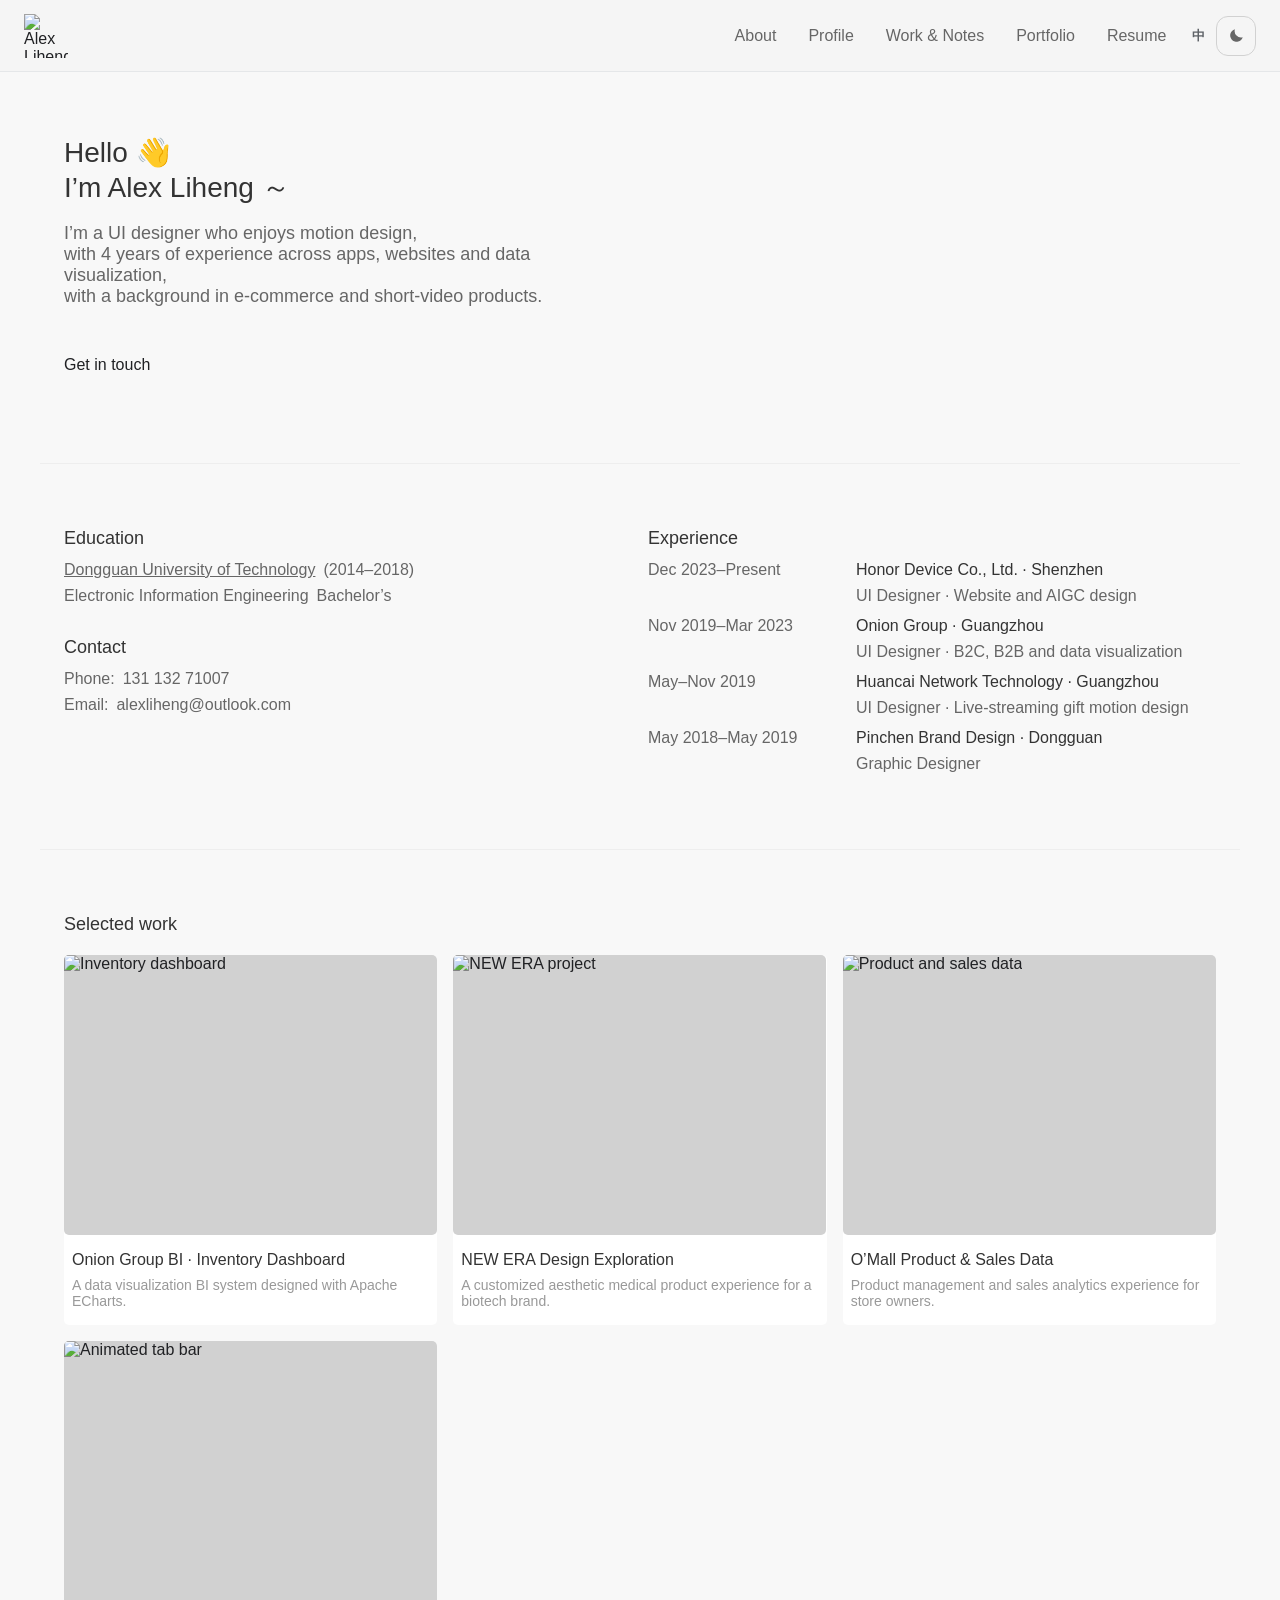
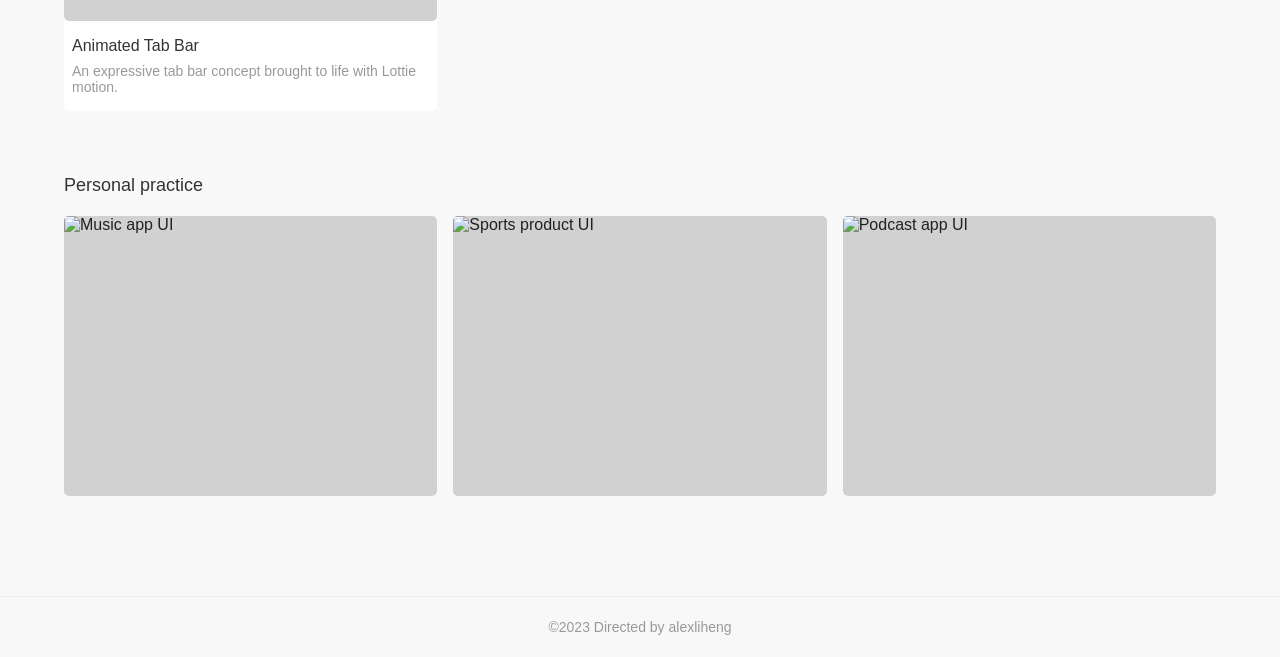
==== en/index.html @ 94238ebb "Add English homepage and language switcher" ====
<!DOCTYPE html>
<html lang="en">
<head>
  <meta charset="UTF-8">
  <meta name="viewport" content="width=device-width, initial-scale=1.0">
  <title>Alex Liheng — UI Designer</title>
  <meta name="description" content="Alex Liheng is a UI designer with 4 years of experience in app, web, data visualization and motion design.">
  <link rel="stylesheet" href="../css/index.css">
  <link rel="stylesheet" href="../css/base.css">
  <link rel="stylesheet" href="../lib/iconfont/iconfont.css">
</head>
<body>
  <header>
    <div class="nav">
      <div class="left"><a href="./"><img src="../uploads/个站组件/logo-圆角.png" alt="Alex Liheng"></a></div>
      <div class="right">
        <div class="nav-actions">
          <a class="language-toggle" href="../" lang="zh-CN" aria-label="切换中文">中</a>
          <button class="theme-toggle" id="themeToggle" type="button" aria-label="Toggle dark mode" aria-pressed="false"></button>
          <a href="#" class="menu-toggle" aria-label="Open menu"><i class="icon iconfont icon-menu"></i></a>
        </div>
        <div class="desktop-menu"><ul class="desktop-menu-list">
          <li><a href="#aboutme">About</a></li><li><a href="#info">Profile</a></li><li><a href="#creation">Work & Notes</a></li>
          <li><a href="https://www.yuque.com/alexliheng/sbn1pf/utgs8dvnbc63rcg4?singleDoc" target="_blank">Portfolio</a></li>
          <li><a href="../uploads/徐力恒-UI设计师-4年-13113271007.pdf" target="_blank">Resume</a></li>
        </ul></div>
        <div class="mobile-menu"><div class="overlay"></div><ul class="mobile-menu-list">
          <li><a href="../" lang="zh-CN">中文</a></li><li><a href="#aboutme">About</a></li><li><a href="#info">Profile</a></li><li><a href="#creation">Work & Notes</a></li><li><a href="https://www.yuque.com/alexliheng/sbn1pf/utgs8dvnbc63rcg4?singleDoc" target="_blank">Portfolio</a></li><li><a href="../uploads/徐力恒-UI设计师-4年-13113271007.pdf" target="_blank">Resume</a></li>
        </ul></div>
      </div>
    </div>
  </header>
  <main class="main">
    <section class="aboutme" id="aboutme"><div class="left"><div class="top">
      <h1>Hello 👋<br>I’m Alex Liheng ～</h1>
      <p>I’m a UI designer who enjoys motion design,<br>with 4 years of experience across apps, websites and data visualization,<br>with a background in e-commerce and short-video products.</p>
    </div><div class="bottom"><a class="contact-link" href="mailto:alexliheng@outlook.com">Get in touch</a><div class="icon_lists"><ul><li><a href="https://dribbble.com/alexliheng" target="_blank" aria-label="Dribbble"><i class="icon iconfont icon-logo_dribbble"></i></a></li><li><a href="https://www.yuque.com/alexliheng/sbn1pf/gv1okpka0i0n51qz?singleDoc" target="_blank" aria-label="Notes"><i class="icon iconfont icon-logo_yuque"></i></a></li><li><a href="https://unsplash.com/@lliheng" target="_blank" aria-label="Unsplash"><i class="icon iconfont icon-logo_unsplash"></i></a></li></ul></div></div></div>
    <div class="right"><div class="picbox" id="heroCharacter" role="img" aria-label="Illustrated portrait of Alex Liheng"><div class="lottie-stage lottie-stage-light"></div><div class="lottie-stage lottie-stage-dark"></div></div></div></section>
    <section class="info" id="info"><div class="left"><div class="edu"><div class="title">Education</div><div class="deatils school"><span><a href="https://www.dgut.edu.cn/xxgk/xxjj.htm" target="_blank">Dongguan University of Technology</a></span><span>(2014–2018)</span></div><div class="deatils major"><span>Electronic Information Engineering</span><span>Bachelor’s</span></div></div><div class="contact"><div class="title">Contact</div><div class="deatils phone"><span>Phone:</span><span>131 132 71007</span></div><div class="deatils email"><span>Email:</span><span>alexliheng@outlook.com</span></div></div></div><div class="right"><div class="work"><div class="title">Experience</div><div class="work_deatils"><div class="time"><span>Dec 2023–Present</span></div><div class="deatils"><p class="company">Honor Device Co., Ltd. · Shenzhen</p><span class="position">UI Designer · Website and AIGC design</span></div></div><div class="work_deatils"><div class="time"><span>Nov 2019–Mar 2023</span></div><div class="deatils"><p class="company">Onion Group · Guangzhou</p><span class="position">UI Designer · B2C, B2B and data visualization</span></div></div><div class="work_deatils"><div class="time"><span>May–Nov 2019</span></div><div class="deatils"><p class="company">Huancai Network Technology · Guangzhou</p><span class="position">UI Designer · Live-streaming gift motion design</span></div></div><div class="work_deatils"><div class="time"><span>May 2018–May 2019</span></div><div class="deatils"><p class="company">Pinchen Brand Design · Dongguan</p><span class="position">Graphic Designer</span></div></div></div></div></section>
    <section class="creation" id="creation"><div class="work_project"><div class="bigtitle"><div class="left"><h1>Selected work</h1></div></div><div class="display">
      <section><a href="../projects/inventory-dashboard/"><div class="top"><img src="../uploads/img/aboutwork/work6-noahsark.png" alt="Inventory dashboard"></div><div class="text"><h1>Onion Group BI · Inventory Dashboard</h1><p>A data visualization BI system designed with Apache ECharts.</p></div></a></section>
      <section><a href="https://www.yuque.com/alexliheng/sbn1pf/aparnk38cxdoe6ws?singleDoc" target="_blank"><div class="top"><img src="../uploads/img/aboutwork/work5-newera.png" alt="NEW ERA project"></div><div class="text"><h1>NEW ERA Design Exploration</h1><p>A customized aesthetic medical product experience for a biotech brand.</p></div></a></section>
      <section><a href="https://www.yuque.com/alexliheng/sbn1pf/gxeqybnq67h565ws?singleDoc" target="_blank"><div class="top"><img src="../uploads/img/aboutwork/work4-saledata.png" alt="Product and sales data"></div><div class="text"><h1>O’Mall Product & Sales Data</h1><p>Product management and sales analytics experience for store owners.</p></div></a></section>
      <section><a href="https://www.yuque.com/alexliheng/sbn1pf/ah9yura1bgrykkvq?singleDoc" target="_blank"><div class="top"><img src="../uploads/img/aboutwork/work3-tabbar.png" alt="Animated tab bar"></div><div class="text"><h1>Animated Tab Bar</h1><p>An expressive tab bar concept brought to life with Lottie motion.</p></div></a></section>
      <button id="more-button"><span>More</span></button>
    </div></div><div class="personal_practice design"><div class="bigtitle"><div class="left"><h1>Personal practice</h1></div></div><div class="display"><section><a href="https://dribbble.com/alexliheng" target="_blank"><div class="top"><img src="../uploads/img/practice/practice6-music.png" alt="Music app UI"></div></a></section><section><a href="https://dribbble.com/alexliheng" target="_blank"><div class="top"><img src="../uploads/img/practice/practice5-sports.png" alt="Sports product UI"></div></a></section><section><a href="https://dribbble.com/alexliheng" target="_blank"><div class="top"><img src="../uploads/img/practice/practice4-podcast.png" alt="Podcast app UI"></div></a></section><button id="more-button"><span>More</span></button></div></div></section>
  </main>
  <footer><div class="info"><span>©2023 Directed by alexliheng</span></div></footer>
  <script src="https://cdnjs.cloudflare.com/ajax/libs/lottie-web/5.12.2/lottie.min.js"></script><script src="../script/index.js"></script>
</body></html>
---- css/index.css ----
html,
body {
  margin: 0;
  padding: 0;
}
* {
  box-sizing: border-box;
  margin: 0;
  padding: 0;
}
li {
  list-style: none;
  /* 清除默认的列表标志 */
}
a {
  text-decoration: none;
  /* 清除下划线 */
  color: inherit;
  /* 继承父元素的颜色 */
}
@keyframes slideIn {
  from {
    opacity: 0;
    transform: translateX(50%) translateY(-50%) scale(0);
  }
  to {
    opacity: 1;
    transform: translateX(0) translateY(0) scale(1);
  }
}
body {
  background-color: #F8F8F8;
  font-family: "PingFang SC", "Helvetica Neue", Helvetica, Arial, sans-serif;
}
header {
  z-index: 10;
  position: relative;
}
header .nav {
  position: fixed;
  left: 0;
  top: 0;
  display: flex;
  justify-content: space-between;
  padding: 0 24px 0 24px;
  width: 100%;
  background-color: #F5F5F5;
  align-items: center;
}
@media only screen and (min-width: 1201px) {
  header .nav {
    height: 72px;
  }
}
@media only screen and (min-width: 961px) and (max-width: 1200px) {
  header .nav {
    height: 72px;
  }
}
@media only screen and (min-width: 841px) and (max-width: 960px) {
  header .nav {
    height: 72px;
  }
}
@media only screen and (min-width: 641px) and (max-width: 840px) {
  header .nav {
    height: 64px;
  }
}
@media only screen and (max-width: 640px) {
  header .nav {
    height: 48px;
  }
}

/* Final visual polish: semantic theme tokens and consistent editorial contrast. */
:root {
  --theme-page: #F8F8F8;
  --theme-surface: #FFFFFF;
  --theme-nav: rgba(245, 245, 245, 0.94);
  --theme-primary: #202124;
  --theme-secondary: #5F6368;
  --theme-muted: #8A8F94;
  --theme-border: #E5E7E9;
}
:root[data-theme="dark"] {
  --theme-page: #0B0D0F;
  --theme-surface: #15191D;
  --theme-nav: rgba(17, 20, 23, 0.94);
  --theme-primary: #F3F5F7;
  --theme-secondary: #B7BEC6;
  --theme-muted: #7D8791;
  --theme-border: #2A323A;
}
html { background: var(--theme-page); }
body { background: var(--theme-page); color: var(--theme-primary); }
header .nav {
  background: var(--theme-nav);
  border-bottom: 1px solid var(--theme-border);
  backdrop-filter: blur(14px);
  -webkit-backdrop-filter: blur(14px);
}
header .nav .right .desktop-menu ul li a,
header .nav .right .menu-toggle .iconfont { color: var(--theme-secondary); }
header .nav .right .desktop-menu ul li a:hover,
header .nav .right .desktop-menu ul li a:active { color: var(--theme-primary); }
.theme-toggle {
  width: 38px;
  height: 38px;
  border: 1px solid var(--theme-border);
  border-radius: 50%;
  background: transparent;
  color: var(--theme-secondary);
  transition: color .2s ease, background .2s ease, border-color .2s ease, transform .2s ease;
}
.theme-toggle:hover {
  color: var(--theme-primary);
  background: var(--theme-surface);
  border-color: var(--theme-primary);
}
.main .aboutme h1,
.main .bigtitle h1,
.main .text h1,
.main .company { color: var(--theme-primary); }
.main .aboutme p,
.main .title,
.main .deatils,
.main .position,
.main .text p,
.main .time,
footer .info { color: var(--theme-secondary); }
.main .creation .display section,
.main .info,
.modal-content,
.mobile-menu-list {
  background-color: var(--theme-surface);
  border-color: var(--theme-border);
}
footer { background-color: var(--theme-page); border-color: var(--theme-border); }
@media (prefers-reduced-motion: reduce) {
  *, *::before, *::after { transition-duration: .01ms !important; animation-duration: .01ms !important; }
}

/* Theme switcher: keep the existing light design intact and layer a dark palette on top. */
:root[data-theme="dark"] body {
  background-color: #0B0D0F;
  color: #F2F4F5;
}
:root[data-theme="dark"] header .nav,
:root[data-theme="dark"] .mobile-menu-list,
:root[data-theme="dark"] .modal-content,
:root[data-theme="dark"] footer {
  background-color: #111417;
  border-color: #293038;
}
:root[data-theme="dark"] header .nav .right .desktop-menu ul li a,
:root[data-theme="dark"] header .nav .right .menu-toggle .iconfont,
:root[data-theme="dark"] .title,
:root[data-theme="dark"] .deatils,
:root[data-theme="dark"] .position,
:root[data-theme="dark"] .text p,
:root[data-theme="dark"] footer .info {
  color: #B3BAC1;
}
:root[data-theme="dark"] header .nav .right .desktop-menu ul li a:hover,
:root[data-theme="dark"] header .nav .right .desktop-menu ul li a:active,
:root[data-theme="dark"] .text h1,
:root[data-theme="dark"] .company,
:root[data-theme="dark"] .bigtitle h1,
:root[data-theme="dark"] .aboutme h1 {
  color: #F2F4F5;
}
:root[data-theme="dark"] .main .creation .display section,
:root[data-theme="dark"] .main .info,
:root[data-theme="dark"] .modal-content {
  background-color: #15191D;
  border-color: #293038;
}
:root[data-theme="dark"] .theme-toggle {
  border-color: #39424B;
  color: #C7CDD2;
  background: transparent;
}
:root[data-theme="dark"] .theme-toggle:hover {
  background: #1D2328;
  color: #FFFFFF;
}

header .nav .right .nav-actions {
  display: flex;
  align-items: center;
  gap: 10px;
}

header .nav .right .nav-actions .language-toggle {
  color: var(--theme-secondary);
  font-size: 13px;
  font-weight: 600;
  letter-spacing: .04em;
  text-decoration: none;
  transition: color .2s ease;
}

header .nav .right .nav-actions .language-toggle:hover { color: var(--theme-primary); }
.theme-toggle {
  display: grid;
  place-items: center;
  width: 40px;
  height: 40px;
  padding: 0;
  border: 1px solid #D1D1D1;
  border-radius: 12px;
  background: transparent;
  color: #666666;
  cursor: pointer;
  transition: background-color 180ms ease, color 180ms ease, border-color 180ms ease, transform 180ms ease;
}
.theme-toggle:hover { transform: translateY(-1px); }
.theme-toggle:focus-visible,
.menu-toggle:focus-visible,
a:focus-visible,
button:focus-visible {
  outline: 3px solid rgba(90, 145, 255, 0.5);
  outline-offset: 3px;
}
.theme-toggle svg {
  width: 18px;
  height: 18px;
  display: block;
  fill: currentColor;
}
.main .aboutme .right .picbox#heroCharacter {
  position: relative;
  transition: filter 220ms ease;
}
.main .aboutme .right .picbox#heroCharacter svg {
  display: block;
  width: 100%;
  height: 100%;
}
.main .aboutme .right .picbox#heroCharacter .lottie-stage {
  position: absolute;
  inset: 0;
  opacity: 0;
  transition: opacity 120ms ease;
}
.main .aboutme .right .picbox#heroCharacter .lottie-stage svg {
  width: 100%;
  height: 100%;
}
.main .aboutme .right .picbox#heroCharacter .lottie-stage-light { opacity: 1; }
.main .aboutme .right .picbox#heroCharacter.is-dark .lottie-stage-light { opacity: 0; }
.main .aboutme .right .picbox#heroCharacter:not(.is-dark) .lottie-stage-dark { opacity: 0; }
.main .aboutme .right .picbox#heroCharacter.is-dark .lottie-stage-dark { opacity: 1; }
.main .aboutme .right .picbox#heroCharacter svg text,
.main .aboutme .right .picbox#heroCharacter svg text * {
  fill: #000000 !important;
  color: #000000 !important;
}
.main .aboutme .right .picbox#heroCharacter.lottie-dark { filter: none; }
.main .aboutme .right .picbox#heroCharacter.lottie-dark > svg { filter: invert(1) hue-rotate(180deg); }

/* The original stylesheet uses fixed text colors in many responsive blocks.
   Override those values together so every text layer follows dark mode. */
:root[data-theme="dark"] body,
:root[data-theme="dark"] body * {
  color: #F2F4F5;
}
:root[data-theme="dark"] body p,
:root[data-theme="dark"] body span,
:root[data-theme="dark"] body li,
:root[data-theme="dark"] body .deatils,
:root[data-theme="dark"] body .position,
:root[data-theme="dark"] body .text p,
:root[data-theme="dark"] body .info,
:root[data-theme="dark"] body .time {
  color: #B3BAC1;
}
:root[data-theme="dark"] body h1,
:root[data-theme="dark"] body h2,
:root[data-theme="dark"] body h3,
:root[data-theme="dark"] body .title,
:root[data-theme="dark"] body .company,
:root[data-theme="dark"] body .text h1,
:root[data-theme="dark"] body .bigtitle h1 {
  color: #F2F4F5;
}
:root[data-theme="dark"] body a:hover,
:root[data-theme="dark"] body button:hover {
  color: #FFFFFF;
}
:root[data-theme="dark"] body .main .creation .display section,
:root[data-theme="dark"] body .main .info,
:root[data-theme="dark"] body .modal-content,
:root[data-theme="dark"] body .mobile-menu-list {
  background-color: #15191D;
  border-color: #293038;
}
:root[data-theme="dark"] body footer,
:root[data-theme="dark"] body header .nav {
  background-color: #111417;
  border-color: #293038;
}
:root[data-theme="dark"] .theme-toggle {
  color: #C7CDD2 !important;
}
header .nav .left a img {
  width: 44px;
  height: 44px;
  display: flex;
  align-items: center;
}
@media only screen and (min-width: 641px) and (max-width: 840px) {
  header .nav .left a img {
    width: 32px;
    height: 32px;
  }
}
@media only screen and (max-width: 640px) {
  header .nav .left a img {
    width: 32px;
    height: 32px;
  }
}
header .nav .right .menu-toggle {
  display: none;
}
header .nav .right .menu-toggle .iconfont {
  font-size: 24px;
  color: #333333;
}
header .nav .right .desktop-menu {
  display: flex;
  list-style: none;
  margin: 0;
  padding: 0;
}
header .nav .right .desktop-menu ul {
  display: flex;
}
header .nav .right .desktop-menu ul li {
  padding-left: 16px;
}
header .nav .right .desktop-menu ul li a {
  padding: 12px 8px ;
  font-size: 16px;
  font-weight: 400;
  color: #666666;
}
header .nav .right .desktop-menu ul li a:active {
  font-weight: 500;
  color: #333333;
}
header .nav .right .desktop-menu ul li a:hover {
  color: #333333;
}
header .nav .right .mobile-menu {
  display: none;
  position: relative;
}
header .nav .right .mobile-menu .overlay {
  display: none;
  position: fixed;
  top: 0;
  left: 0;
  width: 100%;
  height: 100%;
  background-color: #000000;
  opacity: 0;
}
header .nav .right .mobile-menu .mobile-menu-list {
  display: none;
  position: absolute;
  top: 12px;
  right: 0;
  background-color: #ffffff;
  padding: 48px 48px;
  white-space: nowrap;
  border-radius: 5px;
  box-shadow: 0px 1px 5px 0px rgba(0, 0, 0, 0.1);
  animation: slideIn 0.3s forwards;
}
header .nav .right .mobile-menu .mobile-menu-list li {
  text-align: center;
  margin-bottom: 24px;
  padding-left: 0px;
}
header .nav .right .mobile-menu .mobile-menu-list li:last-child {
  margin-bottom: 0;
}
header .nav .right .mobile-menu .mobile-menu-list li a {
  font-size: 16px;
  font-weight: 500;
  color: #666666;
}
header .nav .right .mobile-menu .mobile-menu-list li a:active {
  font-weight: 500;
  color: #333333;
}
header .nav .right .mobile-menu .mobile-menu-list li a:hover {
  color: #333333;
}
header .nav .right .mobile-menu.open .menu-toggle {
  display: none;
}
header .nav .right .mobile-menu.open .mobile-menu-list {
  display: block;
}
@media only screen and (max-width: 640px) {
  header .nav .right .menu-toggle {
    display: block;
  }
  header .nav .right .desktop-menu {
    display: none;
  }
  header .nav .right .mobile-menu {
    display: block;
  }
  header .nav .right .overlay {
    display: none;
  }
}
.main {
  margin: 0 auto;
}
@media only screen and (min-width: 1201px) {
  .main {
    width: 1200px;
    margin-top: 72px;
    margin-bottom: 60px;
  }
}
@media only screen and (min-width: 961px) and (max-width: 1200px) {
  .main {
    width: 100%;
    margin-top: 72px;
    margin-bottom: 60px;
  }
}
@media only screen and (min-width: 841px) and (max-width: 960px) {
  .main {
    width: 100%;
    margin-top: 72px;
    margin-bottom: 60px;
  }
}
@media only screen and (min-width: 641px) and (max-width: 840px) {
  .main {
    width: 100%;
    margin-top: 64px;
    margin-bottom: 60px;
  }
}
@media only screen and (max-width: 640px) {
  .main {
    width: 100%;
    margin-top: 48px;
    margin-bottom: 44px;
  }
}
@media only screen and (min-width: 1201px) {
  .main .aboutme {
    width: 100%;
    height: 392px;
    border-bottom: 1px solid #EEEEEE;
    display: flex;
    justify-content: space-between;
    align-items: center;
    padding: 64px 24px;
  }
  .main .aboutme .left {
    width: calc((100% - 16px) / 2);
    height: 264px;
    display: flex;
    flex-direction: column;
    justify-content: space-between;
  }
  .main .aboutme .left .top h1 {
    font-size: 28px;
    font-weight: 500;
    color: #333333;
  }
  .main .aboutme .left .top p {
    font-size: 18px;
    font-weight: 400;
    color: #666666;
    margin-top: 16px ;
  }
  .main .aboutme .left .bottom {
    display: flex;
  }
  .main .aboutme .left .bottom button {
    display: inline-flex;
    justify-content: center;
    align-items: center;
    background-color: #FFFFFF;
    border: 1px solid #eeeeee;
    border-radius: 4px;
    padding: 0 16px 0 12px;
    width: 50%;
    transition: all 0.3s ease;
  }
  .main .aboutme .left .bottom button .iconfont {
    font-size: 20px;
    color: #05D268;
    margin-right: 8px;
  }
  .main .aboutme .left .bottom button span {
    font-size: 14px;
    font-weight: 500;
    color: #333333;
    transition: all 0.3s ease;
  }
  .main .aboutme .left .bottom button:hover {
    box-shadow: 0px 1px 5px 0px rgba(0, 0, 0, 0.1);
  }
  .main .aboutme .left .bottom button:hover span {
    color: #05D268;
  }
  .main .aboutme .left .bottom .modal {
    display: none;
    position: fixed;
    top: 50%;
    left: 50%;
    transform: translate(-50%, -50%);
    width: 280px;
    height: 346px;
    background-color: #FFFFFF;
    border-radius: 5px;
    z-index: 100;
  }
  .main .aboutme .left .bottom .modal .modal-content {
    padding: 20px;
  }
  .main .aboutme .left .bottom .modal .modal-content img {
    width: 240px;
    height: 240px;
  }
  .main .aboutme .left .bottom .modal .modal-content h2 {
    font-size: 16px;
    font-weight: 500;
    color: #333333;
    margin-top: 16px;
    text-align: center;
  }
  .main .aboutme .left .bottom .modal .modal-content p {
    font-size: 14px;
    font-weight: 400;
    color: #999999;
    margin-top: 8px;
    text-align: center;
  }
  .main .aboutme .left .bottom .modal.show {
    opacity: 1;
    /* 最终不透明度为1 */
  }
  .main .aboutme .left .bottom .overlay1 {
    display: none;
    position: fixed;
    top: 0;
    left: 0;
    width: 100%;
    height: 100%;
    background-color: rgba(0, 0, 0, 0.55);
    z-index: 99;
  }
  .main .aboutme .left .bottom .icon_lists {
    display: flex;
    justify-content: space-between;
    align-items: center;
  }
  .main .aboutme .left .bottom .icon_lists ul {
    display: flex;
  }
  .main .aboutme .left .bottom .icon_lists ul li a {
    display: flex;
    justify-content: center;
    align-items: center;
    width: 44px;
    height: 44px;
    margin-left: 16px;
  }
  .main .aboutme .left .bottom .icon_lists ul li a .iconfont {
    font-size: 24px;
    color: #666666;
    transition: all 0.3s ease;
  }
  .main .aboutme .left .bottom .icon_lists ul li a .iconfont.icon-logo_dribbble:hover {
    color: #ea4c88;
    font-size: 32px;
  }
  .main .aboutme .left .bottom .icon_lists ul li a .iconfont.icon-logo_yuque:hover {
    color: #00b96b;
    font-size: 32px;
  }
  .main .aboutme .left .bottom .icon_lists ul li a .iconfont.icon-logo_unsplash:hover {
    color: #000000;
    font-size: 32px;
  }
  .main .aboutme .left .bottom .icon_lists ul li a .iconfont.icon-logo_github:hover {
    color: #1f2328;
    font-size: 32px;
  }
  .main .aboutme .right {
    width: calc((100% - 16px) / 2);
    display: flex;
    justify-content: end;
    -webkit-justify-content: flex-end;
    align-items: center;
  }
  .main .aboutme .right .picbox {
    width: 198px;
    height: 264px;
    overflow: hidden;
  }
  .main .aboutme .right .picbox img {
    width: 100%;
    -webkit-transition: all 0.6s ease;
    transition: all 0.6s ease;
  }
}
@media only screen and (min-width: 961px) and (max-width: 1200px) {
  .main .aboutme {
    width: 100%;
    height: 392px;
    border-bottom: 1px solid #EEEEEE;
    display: flex;
    justify-content: space-between;
    align-items: center;
    padding: 64px 24px;
  }
  .main .aboutme .left {
    width: calc((100% - 16px) / 2);
    height: 264px;
    display: flex;
    flex-direction: column;
    justify-content: space-between;
  }
  .main .aboutme .left .top h1 {
    font-size: 28px;
    font-weight: 500;
    color: #333333;
  }
  .main .aboutme .left .top p {
    font-size: 16px;
    font-weight: 400;
    color: #666666;
    margin-top: 16px ;
  }
  .main .aboutme .left .bottom {
    display: flex;
  }
  .main .aboutme .left .bottom button {
    display: inline-flex;
    justify-content: center;
    align-items: center;
    background-color: #FFFFFF;
    border: 1px solid #eeeeee;
    border-radius: 4px;
    padding: 0 16px 0 12px;
    width: 50%;
    transition: all 0.3s ease;
  }
  .main .aboutme .left .bottom button .iconfont {
    font-size: 20px;
    color: #05D268;
    margin-right: 8px;
  }
  .main .aboutme .left .bottom button span {
    font-size: 14px;
    font-weight: 500;
    color: #333333;
    transition: all 0.3s ease;
  }
  .main .aboutme .left .bottom button:hover {
    box-shadow: 0px 1px 5px 0px rgba(0, 0, 0, 0.1);
  }
  .main .aboutme .left .bottom button:hover span {
    color: #05D268;
  }
  .main .aboutme .left .bottom .modal {
    display: none;
    position: fixed;
    top: 50%;
    left: 50%;
    transform: translate(-50%, -50%);
    width: 280px;
    height: 346px;
    background-color: #FFFFFF;
    border-radius: 5px;
    z-index: 100;
  }
  .main .aboutme .left .bottom .modal .modal-content {
    padding: 20px;
  }
  .main .aboutme .left .bottom .modal .modal-content img {
    width: 240px;
    height: 240px;
  }
  .main .aboutme .left .bottom .modal .modal-content h2 {
    font-size: 16px;
    font-weight: 500;
    color: #333333;
    margin-top: 16px;
    text-align: center;
  }
  .main .aboutme .left .bottom .modal .modal-content p {
    font-size: 14px;
    font-weight: 400;
    color: #999999;
    margin-top: 8px;
    text-align: center;
  }
  .main .aboutme .left .bottom .overlay1 {
    display: none;
    position: fixed;
    top: 0;
    left: 0;
    width: 100%;
    height: 100%;
    background-color: rgba(0, 0, 0, 0.55);
    z-index: 99;
  }
  .main .aboutme .left .bottom .icon_lists {
    display: flex;
    justify-content: space-between;
    align-items: center;
  }
  .main .aboutme .left .bottom .icon_lists ul {
    display: flex;
  }
  .main .aboutme .left .bottom .icon_lists ul li a {
    display: flex;
    justify-content: center;
    align-items: center;
    width: 44px;
    height: 44px;
    margin-left: 16px;
  }
  .main .aboutme .left .bottom .icon_lists ul li a .iconfont {
    font-size: 24px;
    color: #666666;
    transition: all 0.3s ease;
  }
  .main .aboutme .left .bottom .icon_lists ul li a .iconfont.icon-logo_dribbble:hover {
    color: #ea4c88;
    font-size: 32px;
  }
  .main .aboutme .left .bottom .icon_lists ul li a .iconfont.icon-logo_yuque:hover {
    color: #00b96b;
    font-size: 32px;
  }
  .main .aboutme .left .bottom .icon_lists ul li a .iconfont.icon-logo_unsplash:hover {
    color: #000000;
    font-size: 32px;
  }
  .main .aboutme .left .bottom .icon_lists ul li a .iconfont.icon-logo_github:hover {
    color: #1f2328;
    font-size: 32px;
  }
  .main .aboutme .right {
    width: calc((100% - 16px) / 2);
    display: flex;
    justify-content: end;
    -webkit-justify-content: flex-end;
    align-items: center;
  }
  .main .aboutme .right .picbox {
    width: 198px;
    height: 264px;
    overflow: hidden;
  }
  .main .aboutme .right .picbox img {
    width: 100%;
    -webkit-transition: all 0.6s ease;
    transition: all 0.6s ease;
  }
}
@media only screen and (min-width: 841px) and (max-width: 960px) {
  .main .aboutme {
    width: 100%;
    height: 392px;
    border-bottom: 1px solid #EEEEEE;
    display: flex;
    justify-content: space-between;
    align-items: center;
    padding: 64px 24px;
  }
  .main .aboutme .left {
    width: calc((100% - 16px) / 2);
    height: 264px;
    display: flex;
    flex-direction: column;
    justify-content: space-between;
  }
  .main .aboutme .left .top h1 {
    font-size: 28px;
    font-weight: 500;
    color: #333333;
  }
  .main .aboutme .left .top p {
    font-size: 16px;
    font-weight: 400;
    color: #666666;
    margin-top: 16px ;
  }
  .main .aboutme .left .top p br:nth-child(2) {
    display: none;
  }
  .main .aboutme .left .bottom {
    display: flex;
  }
  .main .aboutme .left .bottom button {
    display: inline-flex;
    justify-content: center;
    align-items: center;
    background-color: #FFFFFF;
    border: 1px solid #eeeeee;
    border-radius: 4px;
    white-space: nowrap;
    padding: 0 16px 0 12px;
    width: 50%;
    transition: all 0.3s ease;
  }
  .main .aboutme .left .bottom button .iconfont {
    font-size: 20px;
    color: #05D268;
    margin-right: 8px;
  }
  .main .aboutme .left .bottom button span {
    font-size: 14px;
    font-weight: 500;
    color: #333333;
    transition: all 0.3s ease;
  }
  .main .aboutme .left .bottom button:hover {
    box-shadow: 0px 1px 5px 0px rgba(0, 0, 0, 0.1);
  }
  .main .aboutme .left .bottom button:hover span {
    color: #05D268;
  }
  .main .aboutme .left .bottom .modal {
    display: none;
    position: fixed;
    top: 50%;
    left: 50%;
    transform: translate(-50%, -50%);
    width: 280px;
    height: 346px;
    background-color: #FFFFFF;
    border-radius: 5px;
    z-index: 100;
  }
  .main .aboutme .left .bottom .modal .modal-content {
    padding: 20px;
  }
  .main .aboutme .left .bottom .modal .modal-content img {
    width: 240px;
    height: 240px;
  }
  .main .aboutme .left .bottom .modal .modal-content h2 {
    font-size: 16px;
    font-weight: 500;
    color: #333333;
    margin-top: 16px;
    text-align: center;
  }
  .main .aboutme .left .bottom .modal .modal-content p {
    font-size: 14px;
    font-weight: 400;
    color: #999999;
    margin-top: 8px;
    text-align: center;
  }
  .main .aboutme .left .bottom .overlay1 {
    display: none;
    position: fixed;
    top: 0;
    left: 0;
    width: 100%;
    height: 100%;
    background-color: rgba(0, 0, 0, 0.55);
    z-index: 99;
  }
  .main .aboutme .left .bottom .icon_lists {
    display: flex;
    justify-content: space-between;
    align-items: center;
  }
  .main .aboutme .left .bottom .icon_lists ul {
    display: flex;
  }
  .main .aboutme .left .bottom .icon_lists ul li a {
    display: flex;
    justify-content: center;
    align-items: center;
    width: 44px;
    height: 44px;
    margin-left: 16px;
  }
  .main .aboutme .left .bottom .icon_lists ul li a .iconfont {
    font-size: 24px;
    color: #666666;
    transition: all 0.3s ease;
  }
  .main .aboutme .left .bottom .icon_lists ul li a .iconfont.icon-logo_dribbble:hover {
    color: #ea4c88;
    font-size: 32px;
  }
  .main .aboutme .left .bottom .icon_lists ul li a .iconfont.icon-logo_yuque:hover {
    color: #00b96b;
    font-size: 32px;
  }
  .main .aboutme .left .bottom .icon_lists ul li a .iconfont.icon-logo_unsplash:hover {
    color: #000000;
    font-size: 32px;
  }
  .main .aboutme .left .bottom .icon_lists ul li a .iconfont.icon-logo_github:hover {
    color: #1f2328;
    font-size: 32px;
  }
  .main .aboutme .right {
    width: calc((100% - 16px) / 2);
    display: flex;
    justify-content: end;
    -webkit-justify-content: flex-end;
    align-items: center;
  }
  .main .aboutme .right .picbox {
    width: 198px;
    height: 264px;
    overflow: hidden;
  }
  .main .aboutme .right .picbox img {
    width: 100%;
    -webkit-transition: all 0.6s ease;
    transition: all 0.6s ease;
  }
}
@media only screen and (min-width: 641px) and (max-width: 840px) {
  .main .aboutme {
    width: 100%;
    height: 392px;
    border-bottom: 1px solid #EEEEEE;
    display: flex;
    justify-content: space-between;
    align-items: center;
    padding: 64px 24px;
  }
  .main .aboutme .left {
    width: calc((100% - 16px) / 2);
    height: 264px;
    display: flex;
    flex-direction: column;
    justify-content: space-between;
  }
  .main .aboutme .left .top h1 {
    font-size: 28px;
    font-weight: 500;
    color: #333333;
  }
  .main .aboutme .left .top p {
    font-size: 14px;
    font-weight: 400;
    color: #666666;
    margin-top: 16px ;
  }
  .main .aboutme .left .top p br:nth-child(2) {
    display: none;
  }
  .main .aboutme .left .bottom {
    display: flex;
  }
  .main .aboutme .left .bottom button {
    display: inline-flex;
    justify-content: center;
    align-items: center;
    white-space: nowrap;
    background-color: #FFFFFF;
    border: 1px solid #eeeeee;
    border-radius: 4px;
    padding: 0 16px 0 12px;
    width: 50%;
    transition: all 0.3s ease;
  }
  .main .aboutme .left .bottom button .iconfont {
    font-size: 20px;
    color: #05D268;
    margin-right: 8px;
  }
  .main .aboutme .left .bottom button span {
    font-size: 14px;
    font-weight: 500;
    color: #333333;
    transition: all 0.3s ease;
  }
  .main .aboutme .left .bottom button:hover {
    box-shadow: 0px 1px 5px 0px rgba(0, 0, 0, 0.1);
  }
  .main .aboutme .left .bottom button:hover span {
    color: #05D268;
  }
  .main .aboutme .left .bottom .modal {
    display: none;
    position: fixed;
    top: 50%;
    left: 50%;
    transform: translate(-50%, -50%);
    width: 280px;
    height: 346px;
    background-color: #FFFFFF;
    border-radius: 5px;
    z-index: 100;
  }
  .main .aboutme .left .bottom .modal .modal-content {
    padding: 20px;
  }
  .main .aboutme .left .bottom .modal .modal-content img {
    width: 240px;
    height: 240px;
  }
  .main .aboutme .left .bottom .modal .modal-content h2 {
    font-size: 16px;
    font-weight: 500;
    color: #333333;
    margin-top: 16px;
    text-align: center;
  }
  .main .aboutme .left .bottom .modal .modal-content p {
    font-size: 14px;
    font-weight: 400;
    color: #999999;
    margin-top: 8px;
    text-align: center;
  }
  .main .aboutme .left .bottom .overlay1 {
    display: none;
    position: fixed;
    top: 0;
    left: 0;
    width: 100%;
    height: 100%;
    background-color: rgba(0, 0, 0, 0.55);
    z-index: 99;
  }
  .main .aboutme .left .bottom .icon_lists {
    display: flex;
    justify-content: space-around;
    align-items: center;
    margin-left: 8px;
  }
  .main .aboutme .left .bottom .icon_lists ul {
    display: flex;
  }
  .main .aboutme .left .bottom .icon_lists ul li a {
    display: flex;
    justify-content: space-around;
    align-items: center;
    width: 44px;
    height: 44px;
  }
  .main .aboutme .left .bottom .icon_lists ul li a .iconfont {
    font-size: 24px;
    color: #666666;
    transition: all 0.3s ease;
  }
  .main .aboutme .left .bottom .icon_lists ul li a .iconfont.icon-logo_dribbble:hover {
    color: #ea4c88;
    font-size: 32px;
  }
  .main .aboutme .left .bottom .icon_lists ul li a .iconfont.icon-logo_yuque:hover {
    color: #00b96b;
    font-size: 32px;
  }
  .main .aboutme .left .bottom .icon_lists ul li a .iconfont.icon-logo_unsplash:hover {
    color: #000000;
    font-size: 32px;
  }
  .main .aboutme .left .bottom .icon_lists ul li a .iconfont.icon-logo_github:hover {
    color: #1f2328;
    font-size: 32px;
  }
  .main .aboutme .right {
    width: calc((100% - 16px) / 2);
    display: flex;
    justify-content: end;
    -webkit-justify-content: flex-end;
    align-items: center;
  }
  .main .aboutme .right .picbox {
    width: 198px;
    height: 264px;
    overflow: hidden;
  }
  .main .aboutme .right .picbox img {
    width: 100%;
    -webkit-transition: all 0.6s ease;
    transition: all 0.6s ease;
  }
}
@media only screen and (max-width: 640px) {
  .main .aboutme {
    width: 100%;
    height: 392px;
    border-bottom: 1px solid #EEEEEE;
    display: flex;
    justify-content: space-between;
    align-items: center;
    padding: 40px 24px;
  }
  .main .aboutme .left {
    width: 100%;
    height: 264px;
    display: flex;
    flex-direction: column;
    justify-content: space-between;
  }
  .main .aboutme .left .top h1 {
    font-size: 28px;
    font-weight: 500;
    color: #333333;
    display: block;
    text-align: center;
    white-space: nowrap;
  }
  .main .aboutme .left .top p {
    font-size: 14px;
    font-weight: 400;
    color: #666666;
    margin-top: 16px ;
    display: block;
    text-align: center;
    white-space: nowrap;
  }
  .main .aboutme .left .bottom {
    display: flex;
    flex-direction: column;
    margin-top: 24px;
  }
  .main .aboutme .left .bottom button {
    display: inline-flex;
    justify-content: center;
    align-items: center;
    background-color: #FFFFFF;
    border: 1px solid #eeeeee;
    border-radius: 4px;
    margin-bottom: 16px;
    padding: 0 16px 0 12px;
    width: 100%;
    height: 44px;
    transition: all 0.3s ease;
  }
  .main .aboutme .left .bottom button .iconfont {
    font-size: 20px;
    color: #05D268;
    margin-right: 8px;
  }
  .main .aboutme .left .bottom button span {
    font-size: 14px;
    font-weight: 500;
    color: #333333;
    transition: all 0.3s ease;
  }
  .main .aboutme .left .bottom button:hover {
    box-shadow: 0px 1px 5px 0px rgba(0, 0, 0, 0.1);
  }
  .main .aboutme .left .bottom button:hover span {
    color: #05D268;
  }
  .main .aboutme .left .bottom .modal {
    display: none;
    position: fixed;
    top: 50%;
    left: 50%;
    transform: translate(-50%, -50%);
    width: 280px;
    height: 346px;
    background-color: #FFFFFF;
    border-radius: 5px;
    z-index: 100;
  }
  .main .aboutme .left .bottom .modal .modal-content {
    padding: 20px;
  }
  .main .aboutme .left .bottom .modal .modal-content img {
    width: 240px;
    height: 240px;
  }
  .main .aboutme .left .bottom .modal .modal-content h2 {
    font-size: 16px;
    font-weight: 500;
    color: #333333;
    margin-top: 16px;
    text-align: center;
  }
  .main .aboutme .left .bottom .modal .modal-content p {
    font-size: 14px;
    font-weight: 400;
    color: #999999;
    margin-top: 8px;
    text-align: center;
  }
  .main .aboutme .left .bottom .overlay1 {
    display: none;
    position: fixed;
    top: 0;
    left: 0;
    width: 100%;
    height: 100%;
    background-color: rgba(0, 0, 0, 0.55);
    z-index: 99;
  }
  .main .aboutme .left .bottom .icon_lists {
    padding: 0 24px 0 24px;
  }
  .main .aboutme .left .bottom .icon_lists ul {
    display: flex;
    justify-content: space-between;
    align-items: center;
  }
  .main .aboutme .left .bottom .icon_lists ul li a {
    display: flex;
    justify-content: center;
    align-items: center;
    width: 44px;
    height: 44px;
  }
  .main .aboutme .left .bottom .icon_lists ul li a .iconfont {
    font-size: 24px;
    color: #666666;
    transition: all 0.3s ease;
  }
  .main .aboutme .left .bottom .icon_lists ul li a .iconfont.icon-logo_dribbble:hover {
    color: #ea4c88;
    font-size: 32px;
  }
  .main .aboutme .left .bottom .icon_lists ul li a .iconfont.icon-logo_yuque:hover {
    color: #00b96b;
    font-size: 32px;
  }
  .main .aboutme .left .bottom .icon_lists ul li a .iconfont.icon-logo_unsplash:hover {
    color: #000000;
    font-size: 32px;
  }
  .main .aboutme .left .bottom .icon_lists ul li a .iconfont.icon-logo_github:hover {
    color: #1f2328;
    font-size: 32px;
  }
  .main .aboutme .right {
    width: 0;
    display: flex;
    justify-content: flex-end;
    align-items: center;
    visibility: hidden;
  }
  .main .aboutme .right .picbox {
    width: 198px;
    height: 264px;
    overflow: hidden;
    border-radius: 5px;
  }
  .main .aboutme .right .picbox img {
    width: 100%;
    -webkit-transition: all 0.6s ease;
    transition: all 0.6s ease;
  }
  .main .aboutme .right .picbox:hover img {
    -webkit-transform: scale(1.1);
    transform: scale(1.1);
  }
}
.main .info {
  border-bottom: 1px solid #EEEEEE;
}
@media only screen and (min-width: 1201px) {
  .main .info {
    width: 100%;
    display: flex;
    justify-content: space-between;
    padding: 64px 24px;
  }
  .main .info .left {
    width: calc((100% - 16px) / 2);
    display: flex;
    flex-direction: column;
  }
  .main .info .left .edu {
    margin-bottom: 32px;
  }
  .main .info .left .title {
    font-size: 18px;
    font-weight: 500;
    color: #333333;
    margin-bottom: 12px;
  }
  .main .info .left .deatils {
    margin-top: 8px ;
  }
  .main .info .left span {
    font-size: 16px;
    font-weight: 400;
    color: #666666;
    margin: 0px 8px 0 0;
  }
  .main .info .left a {
    font-size: 16px;
    font-weight: 400;
    color: #666666;
    text-decoration: underline;
  }
  .main .info .right {
    width: calc((100% - 16px) / 2);
    display: flex;
    flex-direction: column;
  }
  .main .info .right .work .title {
    font-size: 18px;
    font-weight: 500;
    color: #333333;
    margin-bottom: 12px;
  }
  .main .info .right .work .work_deatils {
    display: flex;
    justify-content: space-between;
    margin: 8px 0 12px 0 ;
  }
  .main .info .right .work .work_deatils p {
    font-size: 16px;
    font-weight: 500;
    color: #333333;
  }
  .main .info .right .work .work_deatils span {
    font-size: 16px;
    font-weight: 400;
    color: #666666;
    margin: 8px 8px 0 0;
  }
  .main .info .right .work .work_deatils .time {
    width: calc((100% - 16px) / 3 * 1 - 8px);
  }
  .main .info .right .work .work_deatils .deatils {
    display: flex;
    flex-direction: column;
    width: calc((100% - 16px) / 3 * 2 - 8px);
  }
}
@media only screen and (min-width: 961px) and (max-width: 1200px) {
  .main .info {
    width: 100%;
    display: flex;
    justify-content: space-between;
    padding: 64px 24px;
  }
  .main .info .left {
    width: calc((100% - 16px) / 2);
    display: flex;
    flex-direction: column;
  }
  .main .info .left .edu {
    margin-bottom: 32px;
  }
  .main .info .left .title {
    font-size: 18px;
    font-weight: 500;
    color: #333333;
    margin-bottom: 12px;
  }
  .main .info .left .deatils {
    margin-top: 8px ;
  }
  .main .info .left span {
    font-size: 16px;
    font-weight: 400;
    color: #666666;
    margin: 0px 8px 0 0;
  }
  .main .info .left a {
    font-size: 16px;
    font-weight: 400;
    color: #666666;
    text-decoration: underline;
  }
  .main .info .right {
    width: calc((100% - 16px) / 2);
    display: flex;
    flex-direction: column;
  }
  .main .info .right .work .title {
    font-size: 18px;
    font-weight: 500;
    color: #333333;
    margin-bottom: 12px;
  }
  .main .info .right .work .work_deatils {
    display: flex;
    justify-content: space-between;
    margin: 8px 0 12px 0 ;
  }
  .main .info .right .work .work_deatils p {
    font-size: 16px;
    font-weight: 500;
    color: #333333;
  }
  .main .info .right .work .work_deatils span {
    font-size: 16px;
    font-weight: 400;
    color: #666666;
    margin: 8px 8px 0 0;
  }
  .main .info .right .work .work_deatils .time {
    width: calc((100% - 16px) / 3 * 1 - 8px);
  }
  .main .info .right .work .work_deatils .deatils {
    display: flex;
    flex-direction: column;
    width: calc((100% - 16px) / 3 * 2 - 8px);
  }
}
@media only screen and (min-width: 841px) and (max-width: 960px) {
  .main .info {
    width: 100%;
    display: flex;
    flex-direction: column;
    justify-content: space-between;
    padding: 64px 24px;
  }
  .main .info .left {
    width: 100%;
    display: flex;
    flex-direction: column;
  }
  .main .info .left .edu {
    margin-bottom: 32px;
  }
  .main .info .left .title {
    font-size: 18px;
    font-weight: 500;
    color: #333333;
    margin-bottom: 12px;
  }
  .main .info .left .deatils {
    margin-top: 8px ;
  }
  .main .info .left span {
    font-size: 16px;
    font-weight: 400;
    color: #666666;
    margin: 0px 8px 0 0;
  }
  .main .info .left a {
    font-size: 16px;
    font-weight: 400;
    color: #666666;
    text-decoration: underline;
  }
  .main .info .right {
    width: 100%;
    display: flex;
    flex-direction: column;
    margin-top: 32px ;
  }
  .main .info .right .work .title {
    font-size: 18px;
    font-weight: 500;
    color: #333333;
    margin-bottom: 12px;
  }
  .main .info .right .work .work_deatils {
    display: flex;
    justify-content: space-between;
    margin: 8px 0 12px 0 ;
  }
  .main .info .right .work .work_deatils p {
    font-size: 16px;
    font-weight: 500;
    color: #333333;
  }
  .main .info .right .work .work_deatils span {
    font-size: 16px;
    font-weight: 400;
    color: #666666;
    margin: 8px 8px 0 0;
  }
  .main .info .right .work .work_deatils .time {
    width: calc((100% - 16px) / 3 * 1 - 8px);
  }
  .main .info .right .work .work_deatils .deatils {
    display: flex;
    flex-direction: column;
    width: calc((100% - 16px) / 3 * 2 - 8px);
  }
}
@media only screen and (min-width: 641px) and (max-width: 840px) {
  .main .info {
    width: 100%;
    display: flex;
    flex-direction: column;
    justify-content: space-between;
    padding: 64px 24px;
  }
  .main .info .left {
    width: 100%;
    display: flex;
    flex-direction: column;
  }
  .main .info .left .edu {
    margin-bottom: 32px;
  }
  .main .info .left .title {
    font-size: 18px;
    font-weight: 500;
    color: #333333;
    margin-bottom: 12px;
  }
  .main .info .left .deatils {
    margin-top: 8px ;
  }
  .main .info .left span {
    font-size: 16px;
    font-weight: 400;
    color: #666666;
    margin: 0px 8px 0 0;
  }
  .main .info .left a {
    font-size: 16px;
    font-weight: 400;
    color: #666666;
    text-decoration: underline;
  }
  .main .info .right {
    width: 100%;
    display: flex;
    flex-direction: column;
    margin-top: 32px ;
  }
  .main .info .right .work .title {
    font-size: 18px;
    font-weight: 500;
    color: #333333;
    margin-bottom: 12px;
  }
  .main .info .right .work .work_deatils {
    display: flex;
    justify-content: space-between;
    margin: 8px 0 12px 0 ;
  }
  .main .info .right .work .work_deatils p {
    font-size: 16px;
    font-weight: 500;
    color: #333333;
  }
  .main .info .right .work .work_deatils span {
    font-size: 16px;
    font-weight: 400;
    color: #666666;
    margin: 8px 8px 0 0;
  }
  .main .info .right .work .work_deatils .time {
    width: calc((100% - 16px) / 3 * 1 - 8px);
  }
  .main .info .right .work .work_deatils .deatils {
    display: flex;
    flex-direction: column;
    width: calc((100% - 16px) / 3 * 2 - 8px);
  }
}
@media only screen and (max-width: 640px) {
  .main .info {
    width: 100%;
    display: flex;
    flex-direction: column;
    justify-content: space-between;
    padding: 40px 24px;
  }
  .main .info .left {
    width: 100%;
    display: flex;
    flex-direction: column;
  }
  .main .info .left .edu {
    margin-bottom: 32px;
  }
  .main .info .left .title {
    font-size: 16px;
    font-weight: 500;
    color: #333333;
    margin-bottom: 12px;
  }
  .main .info .left .deatils {
    margin-top: 8px ;
  }
  .main .info .left span {
    font-size: 14px;
    font-weight: 400;
    color: #666666;
    margin: 0px 8px 0 0;
  }
  .main .info .left a {
    font-size: 14px;
    font-weight: 400;
    color: #666666;
    text-decoration: underline;
  }
  .main .info .right {
    width: 100%;
    display: flex;
    flex-direction: column;
    margin-top: 32px ;
  }
  .main .info .right .work .title {
    font-size: 16px;
    font-weight: 500;
    color: #333333;
    margin-bottom: 12px;
  }
  .main .info .right .work .work_deatils {
    margin: 8px 0 12px 0 ;
  }
  .main .info .right .work .work_deatils p {
    font-size: 14px;
    font-weight: 500;
    color: #333333;
    margin: 8px 0 0 0;
  }
  .main .info .right .work .work_deatils span {
    font-size: 14px;
    font-weight: 400;
    color: #666666;
    margin: 8px 0 0 0;
  }
  .main .info .right .work .work_deatils .time {
    width: 100%;
    margin: 16px 0 0 0;
  }
  .main .info .right .work .work_deatils .deatils {
    display: flex;
    flex-direction: column;
    width: 100%;
  }
}
@media only screen and (min-width: 1201px) {
  .main .creation {
    padding-top: 40px;
  }
}
@media only screen and (min-width: 961px) and (max-width: 1200px) {
  .main .creation {
    padding-top: 40px;
  }
}
@media only screen and (min-width: 841px) and (max-width: 960px) {
  .main .creation {
    padding-top: 40px;
  }
}
@media only screen and (min-width: 641px) and (max-width: 840px) {
  .main .creation {
    padding-top: 40px;
  }
}
@media only screen and (max-width: 640px) {
  .main .creation {
    padding-top: 16px;
  }
}
.main .creation .work_project {
  padding: 24px;
}
.main .creation .work_project .bigtitle {
  display: flex;
  justify-content: space-between;
  align-items: end;
}
@media only screen and (min-width: 1201px) {
  .main .creation .work_project .bigtitle .left h1 {
    font-size: 18px;
    font-weight: 500;
    color: #333333;
  }
  .main .creation .work_project .bigtitle .right a {
    display: flex;
    align-items: center;
    justify-content: space-around;
    color: #999999;
    transition: all 0.3s ease;
  }
  .main .creation .work_project .bigtitle .right a span {
    font-size: 14px;
    font-weight: 400;
  }
  .main .creation .work_project .bigtitle .right a .iconfont {
    font-size: 20px;
  }
  .main .creation .work_project .bigtitle .right a:hover {
    color: #333333;
  }
}
@media only screen and (min-width: 961px) and (max-width: 1200px) {
  .main .creation .work_project .bigtitle .left h1 {
    font-size: 18px;
    font-weight: 500;
    color: #333333;
  }
  .main .creation .work_project .bigtitle .right a {
    display: flex;
    align-items: center;
    justify-content: space-around;
    color: #999999;
    transition: all 0.3s ease;
  }
  .main .creation .work_project .bigtitle .right a span {
    font-size: 14px;
    font-weight: 400;
  }
  .main .creation .work_project .bigtitle .right a .iconfont {
    font-size: 20px;
  }
  .main .creation .work_project .bigtitle .right a:hover {
    color: #333333;
  }
}
@media only screen and (min-width: 841px) and (max-width: 960px) {
  .main .creation .work_project .bigtitle .left h1 {
    font-size: 18px;
    font-weight: 500;
    color: #333333;
  }
  .main .creation .work_project .bigtitle .right a {
    display: flex;
    align-items: center;
    justify-content: space-around;
    color: #999999;
    transition: all 0.3s ease;
  }
  .main .creation .work_project .bigtitle .right a span {
    font-size: 14px;
    font-weight: 400;
  }
  .main .creation .work_project .bigtitle .right a .iconfont {
    font-size: 20px;
  }
  .main .creation .work_project .bigtitle .right a:hover {
    color: #333333;
  }
}
@media only screen and (min-width: 641px) and (max-width: 840px) {
  .main .creation .work_project .bigtitle .left h1 {
    font-size: 18px;
    font-weight: 500;
    color: #333333;
  }
  .main .creation .work_project .bigtitle .right a {
    display: flex;
    align-items: center;
    justify-content: space-around;
    color: #999999;
    transition: all 0.3s ease;
  }
  .main .creation .work_project .bigtitle .right a span {
    font-size: 14px;
    font-weight: 400;
  }
  .main .creation .work_project .bigtitle .right a .iconfont {
    font-size: 20px;
  }
  .main .creation .work_project .bigtitle .right a:hover {
    color: #333333;
  }
}
@media only screen and (max-width: 640px) {
  .main .creation .work_project .bigtitle .left h1 {
    font-size: 16px;
    font-weight: 500;
    color: #333333;
  }
  .main .creation .work_project .bigtitle .right a {
    display: flex;
    align-items: center;
    justify-content: space-around;
    color: #999999;
    transition: all 0.3s ease;
  }
  .main .creation .work_project .bigtitle .right a span {
    font-size: 14px;
    font-weight: 400;
  }
  .main .creation .work_project .bigtitle .right a .iconfont {
    font-size: 20px;
  }
  .main .creation .work_project .bigtitle .right a:hover {
    color: #333333;
  }
}
.main .creation .work_project .display {
  margin-top: 20px;
  display: flex;
  flex-wrap: wrap;
}
.main .creation .work_project .display button {
  display: inline-flex;
  justify-content: center;
  align-items: center;
  background-color: #FFFFFF;
  border: 1px solid #eeeeee;
  border-radius: 4px;
  margin-bottom: 16px;
  padding: 0 16px 0 12px;
  width: 100%;
  height: 44px;
  transition: all 0.3s ease;
}
.main .creation .work_project .display button span {
  font-size: 14px;
  font-weight: 500;
  color: #333333;
  transition: all 0.3s ease;
}
.main .creation .work_project .display button:hover {
  box-shadow: 0px 1px 5px 0px rgba(0, 0, 0, 0.1);
}
@media only screen and (min-width: 1201px) {
  .main .creation .work_project .display section {
    background-color: #FFFFFF;
    width: calc((100% - 32px) / 3);
    border-radius: 5px;
    margin-right: 16px;
    margin-bottom: 16px;
    transition: all 0.6s ease;
  }
  .main .creation .work_project .display section a .top {
    width: 373px;
    height: 280px;
    overflow: hidden;
    border-radius: 5px;
    background-color: #D1D1D1;
  }
  .main .creation .work_project .display section a .top img {
    width: 100%;
    position: relative;
    z-index: 1;
    transition: all 0.6s ease;
  }
  .main .creation .work_project .display section a .text {
    padding: 0 8px 16px 8px ;
    margin-top: 16px ;
  }
  .main .creation .work_project .display section a .text h1 {
    font-size: 16px;
    font-weight: 500;
    color: #333333;
    display: -webkit-box;
    -webkit-line-clamp: 1;
    -webkit-box-orient: vertical;
    overflow: hidden;
    text-overflow: ellipsis;
  }
  .main .creation .work_project .display section a .text p {
    font-size: 14px;
    font-weight: 400;
    color: #999999;
    margin-top: 8px;
    display: -webkit-box;
    -webkit-line-clamp: 2;
    -webkit-box-orient: vertical;
    overflow: hidden;
    text-overflow: ellipsis;
  }
  .main .creation .work_project .display section:hover {
    transform: translateY(-8px);
    box-shadow: 0px 4px 10px 0px rgba(0, 0, 0, 0.1);
  }
  .main .creation .work_project .display section:nth-child(3n) {
    margin-right: 0;
  }
  .main .creation .work_project .display section:hover .top img {
    transform: scale(1.1);
  }
}
@media only screen and (min-width: 961px) and (max-width: 1200px) {
  .main .creation .work_project .display section {
    background-color: #FFFFFF;
    width: calc((100% - 32px) / 3);
    border-radius: 5px;
    margin-right: 16px;
    margin-bottom: 16px;
    transition: all 0.6s ease;
  }
  .main .creation .work_project .display section a .top {
    width: 100%;
    height: 0;
    padding-bottom: 75%;
    overflow: hidden;
    border-radius: 5px;
    background-color: #D1D1D1;
  }
  .main .creation .work_project .display section a .top img {
    width: 100%;
    position: relative;
    z-index: 1;
    transition: all 0.6s ease;
  }
  .main .creation .work_project .display section a .text {
    padding: 0 8px 16px 8px ;
    margin-top: 16px ;
  }
  .main .creation .work_project .display section a .text h1 {
    font-size: 16px;
    font-weight: 500;
    color: #333333;
    display: -webkit-box;
    -webkit-line-clamp: 1;
    -webkit-box-orient: vertical;
    overflow: hidden;
    text-overflow: ellipsis;
  }
  .main .creation .work_project .display section a .text p {
    font-size: 14px;
    font-weight: 400;
    color: #999999;
    margin-top: 8px;
    display: -webkit-box;
    -webkit-line-clamp: 2;
    -webkit-box-orient: vertical;
    overflow: hidden;
    text-overflow: ellipsis;
  }
  .main .creation .work_project .display section:hover {
    transform: translateY(-8px);
    box-shadow: 0px 4px 10px 0px rgba(0, 0, 0, 0.1);
  }
  .main .creation .work_project .display section:nth-child(3n) {
    margin-right: 0;
  }
  .main .creation .work_project .display section:hover .top img {
    transform: scale(1.1);
  }
}
@media only screen and (min-width: 841px) and (max-width: 960px) {
  .main .creation .work_project .display section {
    background-color: #FFFFFF;
    width: calc((100% - 32px) / 3);
    border-radius: 5px;
    margin-right: 16px;
    margin-bottom: 16px;
    transition: all 0.6s ease;
  }
  .main .creation .work_project .display section a .top {
    width: 100%;
    height: 0;
    padding-bottom: 75%;
    overflow: hidden;
    border-radius: 5px;
    background-color: #D1D1D1;
  }
  .main .creation .work_project .display section a .top img {
    width: 100%;
    position: relative;
    z-index: 1;
    transition: all 0.6s ease;
  }
  .main .creation .work_project .display section a .text {
    padding: 0 8px 16px 8px ;
    margin-top: 16px ;
  }
  .main .creation .work_project .display section a .text h1 {
    font-size: 16px;
    font-weight: 500;
    color: #333333;
    display: -webkit-box;
    -webkit-line-clamp: 1;
    -webkit-box-orient: vertical;
    overflow: hidden;
    text-overflow: ellipsis;
  }
  .main .creation .work_project .display section a .text p {
    font-size: 14px;
    font-weight: 400;
    color: #999999;
    margin-top: 8px;
    display: -webkit-box;
    -webkit-line-clamp: 2;
    -webkit-box-orient: vertical;
    overflow: hidden;
    text-overflow: ellipsis;
  }
  .main .creation .work_project .display section:hover {
    transform: translateY(-8px);
    box-shadow: 0px 4px 10px 0px rgba(0, 0, 0, 0.1);
  }
  .main .creation .work_project .display section:nth-child(3n) {
    margin-right: 0;
  }
  .main .creation .work_project .display section:hover .top img {
    transform: scale(1.1);
  }
}
@media only screen and (min-width: 641px) and (max-width: 840px) {
  .main .creation .work_project .display section {
    background-color: #FFFFFF;
    width: calc((100% - 16px) / 2);
    border-radius: 5px;
    margin-right: 16px;
    margin-bottom: 16px;
    transition: all 0.6s ease;
  }
  .main .creation .work_project .display section a .top {
    width: 100%;
    height: 0;
    padding-bottom: 75%;
    overflow: hidden;
    border-radius: 5px;
    background-color: #D1D1D1;
  }
  .main .creation .work_project .display section a .top img {
    width: 100%;
    position: relative;
    z-index: 1;
    transition: all 0.6s ease;
  }
  .main .creation .work_project .display section a .text {
    padding: 0 8px 16px 8px ;
    margin-top: 16px ;
  }
  .main .creation .work_project .display section a .text h1 {
    font-size: 16px;
    font-weight: 500;
    color: #333333;
    display: -webkit-box;
    -webkit-line-clamp: 1;
    -webkit-box-orient: vertical;
    overflow: hidden;
    text-overflow: ellipsis;
  }
  .main .creation .work_project .display section a .text p {
    font-size: 14px;
    font-weight: 400;
    color: #999999;
    margin-top: 8px;
    display: -webkit-box;
    -webkit-line-clamp: 2;
    -webkit-box-orient: vertical;
    overflow: hidden;
    text-overflow: ellipsis;
  }
  .main .creation .work_project .display section:hover {
    transform: translateY(-8px);
    box-shadow: 0px 4px 10px 0px rgba(0, 0, 0, 0.1);
  }
  .main .creation .work_project .display section:nth-child(2n) {
    margin-right: 0;
  }
  .main .creation .work_project .display section:hover .top img {
    transform: scale(1.1);
  }
}
@media only screen and (max-width: 640px) {
  .main .creation .work_project .display section {
    background-color: #FFFFFF;
    width: 100%;
    border-radius: 5px;
    margin-bottom: 16px;
    transition: all 0.6s ease;
  }
  .main .creation .work_project .display section a .top {
    width: 100%;
    height: 0;
    padding-bottom: 75%;
    overflow: hidden;
    border-radius: 5px;
    background-color: #D1D1D1;
  }
  .main .creation .work_project .display section a .top img {
    width: 100%;
    position: relative;
    z-index: 1;
    transition: all 0.6s ease;
  }
  .main .creation .work_project .display section a .text {
    padding: 0 8px 16px 8px ;
    margin-top: 16px ;
  }
  .main .creation .work_project .display section a .text h1 {
    font-size: 14px;
    font-weight: 500;
    color: #333333;
    display: -webkit-box;
    -webkit-line-clamp: 1;
    -webkit-box-orient: vertical;
    overflow: hidden;
    text-overflow: ellipsis;
  }
  .main .creation .work_project .display section a .text p {
    font-size: 12px;
    font-weight: 400;
    color: #999999;
    margin-top: 8px;
    display: -webkit-box;
    -webkit-line-clamp: 2;
    -webkit-box-orient: vertical;
    overflow: hidden;
    text-overflow: ellipsis;
  }
  .main .creation .work_project .display section:hover {
    transform: translateY(-8px);
    box-shadow: 0px 4px 10px 0px rgba(0, 0, 0, 0.1);
  }
  .main .creation .work_project .display section:hover .top img {
    transform: scale(1.1);
  }
}
.main .creation .personal_practice {
  padding: 24px;
}
.main .creation .personal_practice .bigtitle {
  display: flex;
  justify-content: space-between;
  align-items: end;
}
.main .creation .personal_practice .bigtitle .left h1 {
  font-size: 18px;
  font-weight: 500;
  color: #333333;
}
.main .creation .personal_practice .bigtitle .right a {
  display: flex;
  align-items: center;
  justify-content: space-around;
  color: #999999;
  transition: all 0.3s ease;
}
.main .creation .personal_practice .bigtitle .right a span {
  font-size: 14px;
  font-weight: 400;
}
.main .creation .personal_practice .bigtitle .right a .iconfont {
  font-size: 20px;
}
.main .creation .personal_practice .bigtitle .right a:hover {
  color: #333333;
}
.main .creation .personal_practice .display {
  margin-top: 20px;
  display: flex;
  flex-wrap: wrap;
}
.main .creation .personal_practice .display button {
  display: inline-flex;
  justify-content: center;
  align-items: center;
  background-color: #FFFFFF;
  border: 1px solid #eeeeee;
  border-radius: 4px;
  margin-bottom: 16px;
  padding: 0 16px 0 12px;
  width: 100%;
  height: 44px;
  transition: all 0.3s ease;
}
.main .creation .personal_practice .display button span {
  font-size: 14px;
  font-weight: 500;
  color: #333333;
  transition: all 0.3s ease;
}
.main .creation .personal_practice .display button:hover {
  box-shadow: 0px 1px 5px 0px rgba(0, 0, 0, 0.1);
}
@media only screen and (min-width: 1201px) {
  .main .creation .personal_practice .display section {
    background-color: #FFFFFF;
    width: calc((100% - 32px) / 3);
    border-radius: 5px;
    margin-right: 16px;
    margin-bottom: 16px;
    transition: all 0.6s ease;
  }
  .main .creation .personal_practice .display section .top {
    width: 100%;
    height: 0;
    padding-bottom: calc(75%);
    overflow: hidden;
    border-radius: 5px;
    background-color: #D1D1D1;
  }
  .main .creation .personal_practice .display section .top img {
    position: relative;
    z-index: 1;
    width: 100%;
    transition: all 0.6s ease;
  }
  .main .creation .personal_practice .display section:hover {
    transform: translateY(-8px);
    box-shadow: 0px 4px 10px 0px rgba(0, 0, 0, 0.2);
  }
  .main .creation .personal_practice .display section:nth-child(3n) {
    margin-right: 0;
  }
  .main .creation .personal_practice .display section:hover img {
    transform: scale(1.1);
  }
}
@media only screen and (min-width: 961px) and (max-width: 1200px) {
  .main .creation .personal_practice .display section {
    background-color: #FFFFFF;
    width: calc((100% - 32px) / 3);
    border-radius: 5px;
    margin-right: 16px;
    margin-bottom: 16px;
    transition: all 0.6s ease;
  }
  .main .creation .personal_practice .display section .top {
    width: 100%;
    height: 0;
    padding-bottom: calc(75%);
    overflow: hidden;
    border-radius: 5px;
    background-color: #D1D1D1;
  }
  .main .creation .personal_practice .display section .top img {
    position: relative;
    z-index: 1;
    width: 100%;
    transition: all 0.6s ease;
  }
  .main .creation .personal_practice .display section:hover {
    transform: translateY(-8px);
    box-shadow: 0px 4px 10px 0px rgba(0, 0, 0, 0.2);
  }
  .main .creation .personal_practice .display section:nth-child(3n) {
    margin-right: 0;
  }
  .main .creation .personal_practice .display section:hover img {
    transform: scale(1.1);
  }
}
@media only screen and (min-width: 841px) and (max-width: 960px) {
  .main .creation .personal_practice .display section {
    background-color: #FFFFFF;
    width: calc((100% - 32px) / 3);
    border-radius: 5px;
    margin-right: 16px;
    margin-bottom: 16px;
    transition: all 0.6s ease;
  }
  .main .creation .personal_practice .display section .top {
    width: 100%;
    height: 0;
    padding-bottom: calc(75%);
    overflow: hidden;
    border-radius: 5px;
    background-color: #D1D1D1;
  }
  .main .creation .personal_practice .display section .top img {
    position: relative;
    z-index: 1;
    width: 100%;
    transition: all 0.6s ease;
  }
  .main .creation .personal_practice .display section:hover {
    transform: translateY(-8px);
    box-shadow: 0px 4px 10px 0px rgba(0, 0, 0, 0.2);
  }
  .main .creation .personal_practice .display section:nth-child(3n) {
    margin-right: 0;
  }
  .main .creation .personal_practice .display section:hover img {
    transform: scale(1.1);
  }
}
@media only screen and (min-width: 641px) and (max-width: 840px) {
  .main .creation .personal_practice .display section {
    background-color: #FFFFFF;
    width: calc((100% - 16px) / 2);
    border-radius: 5px;
    margin-right: 16px;
    margin-bottom: 16px;
    transition: all 0.6s ease;
  }
  .main .creation .personal_practice .display section .top {
    width: 100%;
    height: 0;
    padding-bottom: calc(75%);
    overflow: hidden;
    border-radius: 5px;
    background-color: #D1D1D1;
  }
  .main .creation .personal_practice .display section .top img {
    position: relative;
    z-index: 1;
    width: 100%;
    transition: all 0.6s ease;
  }
  .main .creation .personal_practice .display section:hover {
    transform: translateY(-8px);
    box-shadow: 0px 4px 10px 0px rgba(0, 0, 0, 0.2);
  }
  .main .creation .personal_practice .display section:nth-child(2n) {
    margin-right: 0;
  }
  .main .creation .personal_practice .display section:hover img {
    transform: scale(1.1);
  }
}
@media only screen and (max-width: 640px) {
  .main .creation .personal_practice .display section {
    background-color: #FFFFFF;
    width: 100%;
    border-radius: 5px;
    margin-bottom: 16px;
    transition: all 0.6s ease;
  }
  .main .creation .personal_practice .display section .top {
    width: 100%;
    height: 0;
    padding-bottom: calc(75%);
    overflow: hidden;
    border-radius: 5px;
    background-color: #D1D1D1;
  }
  .main .creation .personal_practice .display section .top img {
    position: relative;
    z-index: 1;
    width: 100%;
    transition: all 0.6s ease;
  }
  .main .creation .personal_practice .display section:hover {
    transform: translateY(-8px);
    box-shadow: 0px 4px 10px 0px rgba(0, 0, 0, 0.2);
  }
  .main .creation .personal_practice .display section:hover img {
    transform: scale(1.1);
  }
}
@media only screen and (min-width: 1201px) {
  footer {
    left: 0;
    bottom: 0;
    z-index: 1;
    border-top: solid 1px #EEEEEE;
    width: 100%;
    height: 60px;
    background-color: #F8F8F8;
  }
  footer .info {
    font-size: 14px;
    font-weight: 400;
    color: #999999;
    text-align: center;
    line-height: 60px;
  }
  footer .info a {
    margin-left: 16px;
  }
}
@media only screen and (min-width: 961px) and (max-width: 1200px) {
  footer {
    left: 0;
    bottom: 0;
    z-index: 1;
    border-top: solid 1px #EEEEEE;
    width: 100%;
    height: 60px;
    background-color: #F8F8F8;
  }
  footer .info {
    font-size: 14px;
    font-weight: 400;
    color: #999999;
    text-align: center;
    line-height: 60px;
  }
  footer .info a {
    margin-left: 16px;
  }
}
@media only screen and (min-width: 841px) and (max-width: 960px) {
  footer {
    left: 0;
    bottom: 0;
    z-index: 1;
    border-top: solid 1px #EEEEEE;
    width: 100%;
    height: 60px;
    background-color: #F8F8F8;
  }
  footer .info {
    font-size: 14px;
    font-weight: 400;
    color: #999999;
    text-align: center;
    line-height: 60px;
  }
  footer .info a {
    margin-left: 16px;
  }
}
@media only screen and (min-width: 641px) and (max-width: 840px) {
  footer {
    left: 0;
    bottom: 0;
    z-index: 1;
    border-top: solid 1px #EEEEEE;
    width: 100%;
    height: 44px;
    background-color: #F8F8F8;
  }
  footer .info {
    font-size: 12px;
    font-weight: 400;
    color: #999999;
    text-align: center;
    line-height: 44px;
  }
  footer .info a {
    margin-left: 16px;
  }
}
@media only screen and (max-width: 640px) {
  footer {
    left: 0;
    bottom: 0;
    z-index: 1;
    border-top: solid 1px #EEEEEE;
    width: 100%;
    height: 44px;
    background-color: #F8F8F8;
  }
  footer .info {
    font-size: 12px;
    font-weight: 400;
    color: #999999;
    text-align: center;
    line-height: 44px;
  }
  footer .info a {
    margin-left: 16px;
  }
}

/* Ensure theme tokens win over legacy responsive declarations. */
:root[data-theme="dark"] body,
:root[data-theme="dark"] body * { color: var(--theme-primary); }
:root[data-theme="dark"] body p,
:root[data-theme="dark"] body span,
:root[data-theme="dark"] body .title,
:root[data-theme="dark"] body .deatils,
:root[data-theme="dark"] body .position,
:root[data-theme="dark"] body .text p,
:root[data-theme="dark"] body .time,
:root[data-theme="dark"] footer .info { color: var(--theme-secondary); }
:root[data-theme="dark"] body .main .creation .display section,
:root[data-theme="dark"] body .main .info,
:root[data-theme="dark"] body .modal-content,
:root[data-theme="dark"] body .mobile-menu-list { background: var(--theme-surface); border-color: var(--theme-border); }
:root[data-theme="dark"] body footer { background: var(--theme-page); border-color: var(--theme-border); }


/* Keep the theme control in the same horizontal navigation row. */
header .nav .right {
  display: flex;
  align-items: center;
  justify-content: flex-end;
  gap: 18px;
}
header .nav .right .desktop-menu { order: 1; }
header .nav .right .nav-actions { order: 2; }
header .nav .right .nav-actions .menu-toggle { display: none; }
@media only screen and (max-width: 640px) {
  header .nav .right { gap: 8px; }
  header .nav .right .nav-actions { gap: 8px; }
  header .nav .right .nav-actions .menu-toggle { display: block; }
}

/* Dark-mode contrast override must come after the legacy stylesheet rules. */
:root[data-theme="dark"] body,
:root[data-theme="dark"] body * { color: #F3F5F7 !important; }
:root[data-theme="dark"] body p,
:root[data-theme="dark"] body span,
:root[data-theme="dark"] body li,
:root[data-theme="dark"] body .deatils,
:root[data-theme="dark"] body .position,
:root[data-theme="dark"] body .text p,
:root[data-theme="dark"] body .time,
:root[data-theme="dark"] footer .info { color: #B7BEC6 !important; }
:root[data-theme="dark"] body h1,
:root[data-theme="dark"] body h2,
:root[data-theme="dark"] body h3,
:root[data-theme="dark"] body .title,
:root[data-theme="dark"] body .company,
:root[data-theme="dark"] body .text h1,
:root[data-theme="dark"] body .bigtitle h1 { color: #F3F5F7 !important; }
:root[data-theme="dark"] body header .nav,
:root[data-theme="dark"] body footer { background-color: #111417 !important; border-color: #2A323A !important; }
:root[data-theme="dark"] body .main .creation .display section,
:root[data-theme="dark"] body .main .info,
:root[data-theme="dark"] body .modal-content,
:root[data-theme="dark"] body .mobile-menu-list { background-color: #15191D !important; border-color: #2A323A !important; }
:root[data-theme="dark"] body #showModalBtn {
  background-color: #15191D !important;
  border-color: #2A323A !important;
  color: #F3F5F7 !important;
}
:root[data-theme="dark"] body #showModalBtn span,
:root[data-theme="dark"] body #showModalBtn i { color: #F3F5F7 !important; }

/* Material 3 dark color roles: surface for the page, surface-container for
   navigation/content layers, and paired on-surface colors for readable type. */
:root[data-theme="dark"] {
  --m3-surface: #141218;
  --m3-surface-container: #211F26;
  --m3-surface-container-high: #2B2930;
  --m3-on-surface: #E6E0E9;
  --m3-on-surface-variant: #CAC4D0;
  --m3-outline: #938F99;
  --m3-primary: #D0BCFF;
  --m3-on-primary: #381E72;
  --m3-primary-container: #4F378B;
  --m3-on-primary-container: #EADDFF;
}
:root[data-theme="dark"] body { background: var(--m3-surface) !important; color: var(--m3-on-surface) !important; }
:root[data-theme="dark"] body header .nav { background: var(--m3-surface-container) !important; border-color: var(--m3-outline) !important; }
:root[data-theme="dark"] body header .nav .right .desktop-menu ul li a { color: var(--m3-on-surface-variant) !important; }
:root[data-theme="dark"] body header .nav .right .desktop-menu ul li a:hover,
:root[data-theme="dark"] body header .nav .right .desktop-menu ul li a:active { color: var(--m3-primary) !important; }
:root[data-theme="dark"] body h1,
:root[data-theme="dark"] body h2,
:root[data-theme="dark"] body h3,
:root[data-theme="dark"] body .title,
:root[data-theme="dark"] body .company,
:root[data-theme="dark"] body .text h1,
:root[data-theme="dark"] body .bigtitle h1 { color: var(--m3-on-surface) !important; }
:root[data-theme="dark"] body p,
:root[data-theme="dark"] body span,
:root[data-theme="dark"] body li,
:root[data-theme="dark"] body .deatils,
:root[data-theme="dark"] body .position,
:root[data-theme="dark"] body .text p,
:root[data-theme="dark"] body .time,
:root[data-theme="dark"] footer .info { color: var(--m3-on-surface-variant) !important; }
:root[data-theme="dark"] body .main .creation .display section,
:root[data-theme="dark"] body .main .info,
:root[data-theme="dark"] body .modal-content,
:root[data-theme="dark"] body .mobile-menu-list { background: var(--m3-surface-container) !important; border-color: var(--m3-outline) !important; }
:root[data-theme="dark"] body #showModalBtn {
  background: var(--m3-primary-container) !important;
  border-color: transparent !important;
  color: var(--m3-on-primary-container) !important;
}
:root[data-theme="dark"] body #showModalBtn span,
:root[data-theme="dark"] body #showModalBtn i { color: var(--m3-on-primary-container) !important; }
:root[data-theme="dark"] body .icon_lists a { color: var(--m3-primary) !important; }
:root[data-theme="dark"] body .theme-toggle { border-color: var(--m3-outline) !important; color: var(--m3-on-surface) !important; }
:root[data-theme="dark"] body .theme-toggle:hover { background: var(--m3-surface-container-high) !important; color: var(--m3-primary) !important; }
:root[data-theme="dark"] body footer { background: var(--m3-surface-container) !important; border-color: var(--m3-outline) !important; }

/* In light mode, the information section stays on the same canvas as the page. */
:root:not([data-theme="dark"]) .main .info {
  background-color: #F8F8F8 !important;
}

/* Final dark-theme direction: one calm canvas, blue interaction accent,
   and the original WeChat green reserved for the contact action. */
:root[data-theme="dark"] {
  --m3-surface: #101214;
  --m3-surface-container: #101214;
  --m3-surface-container-high: #1A1D20;
  --m3-on-surface: #F1F3F4;
  --m3-on-surface-variant: #B8BEC5;
  --m3-outline: #3A4046;
  --m3-primary: #A8C7FA;
  --m3-on-primary: #0B2F57;
  --m3-primary-container: #2F5F9E;
  --m3-on-primary-container: #EAF2FF;
}
:root[data-theme="dark"] body,
:root[data-theme="dark"] body header .nav,
:root[data-theme="dark"] body .main .creation .display section,
:root[data-theme="dark"] body .main .info,
:root[data-theme="dark"] body .modal-content,
:root[data-theme="dark"] body .mobile-menu-list,
:root[data-theme="dark"] body footer {
  background: #101214 !important;
}
:root[data-theme="dark"] body #showModalBtn {
  background: #07C160 !important;
  border-color: #07C160 !important;
  color: #FFFFFF !important;
}
:root[data-theme="dark"] body #showModalBtn span,
:root[data-theme="dark"] body #showModalBtn i { color: #FFFFFF !important; }
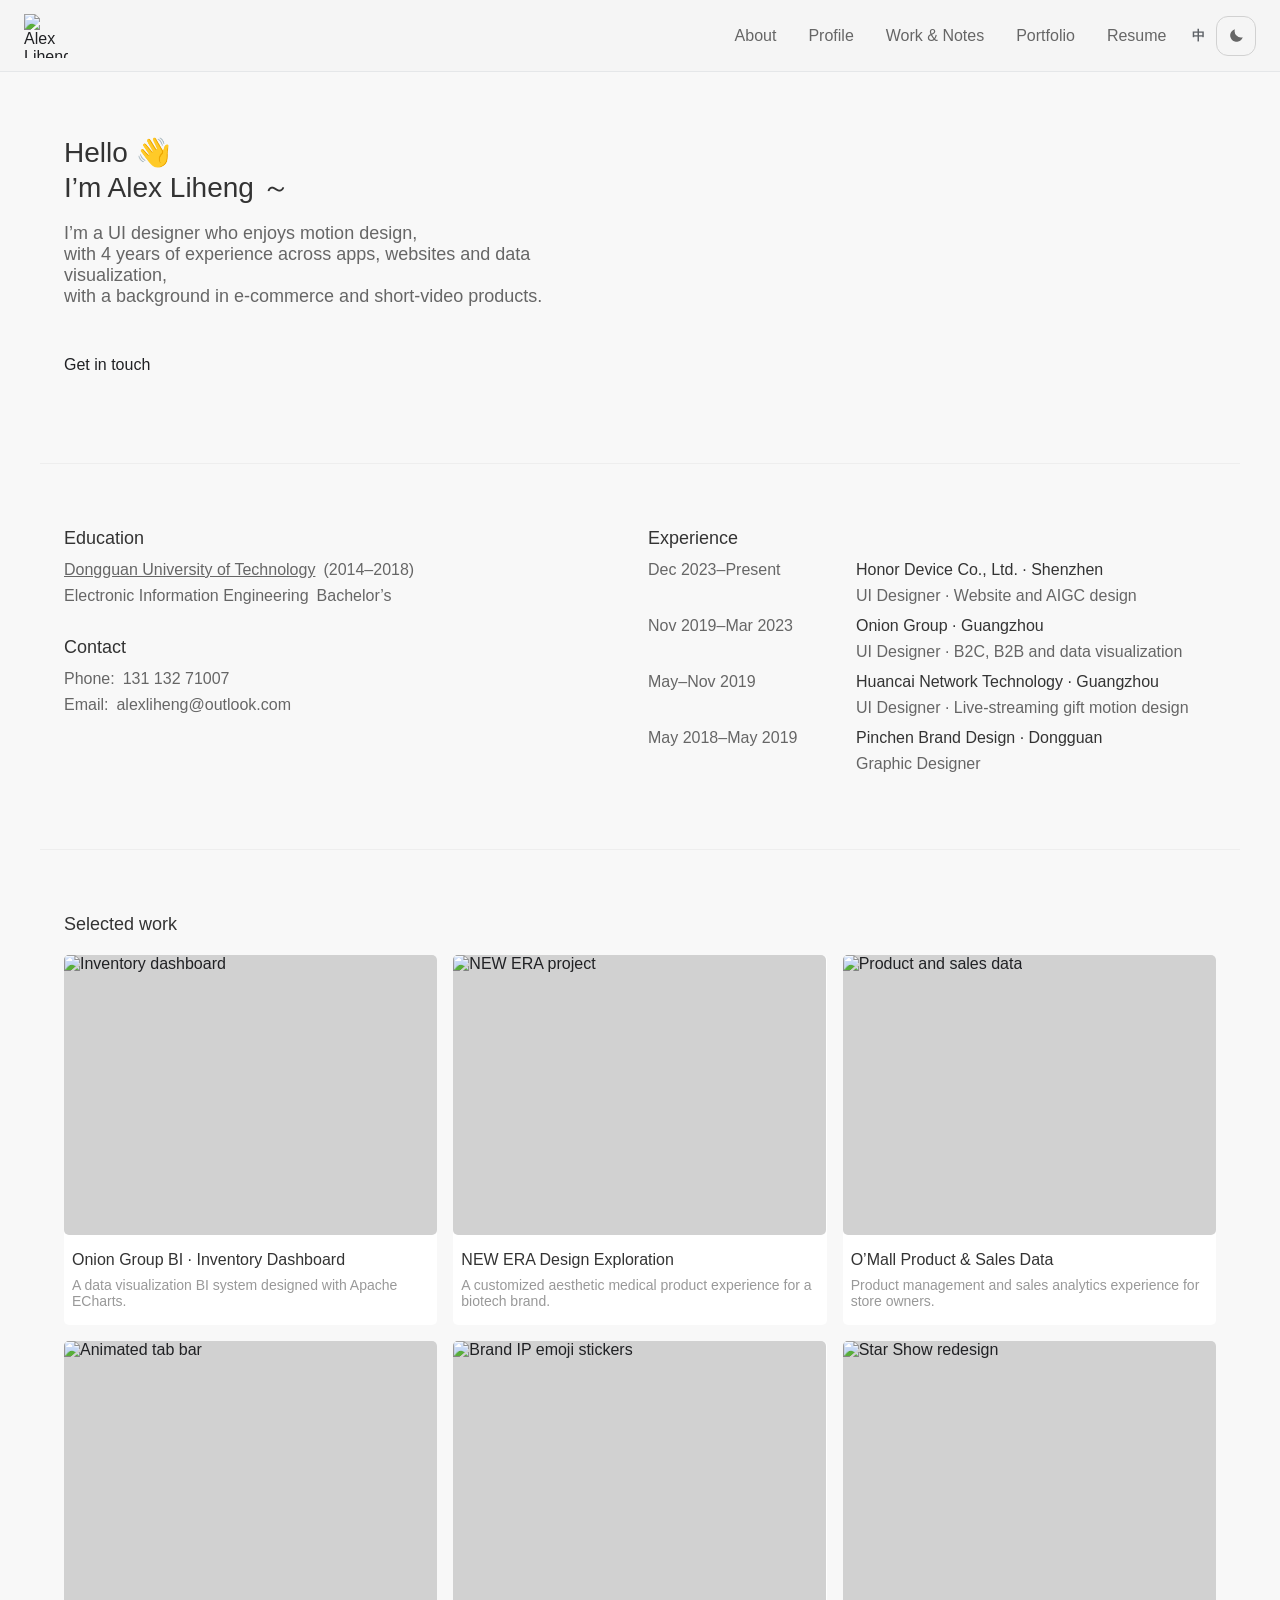
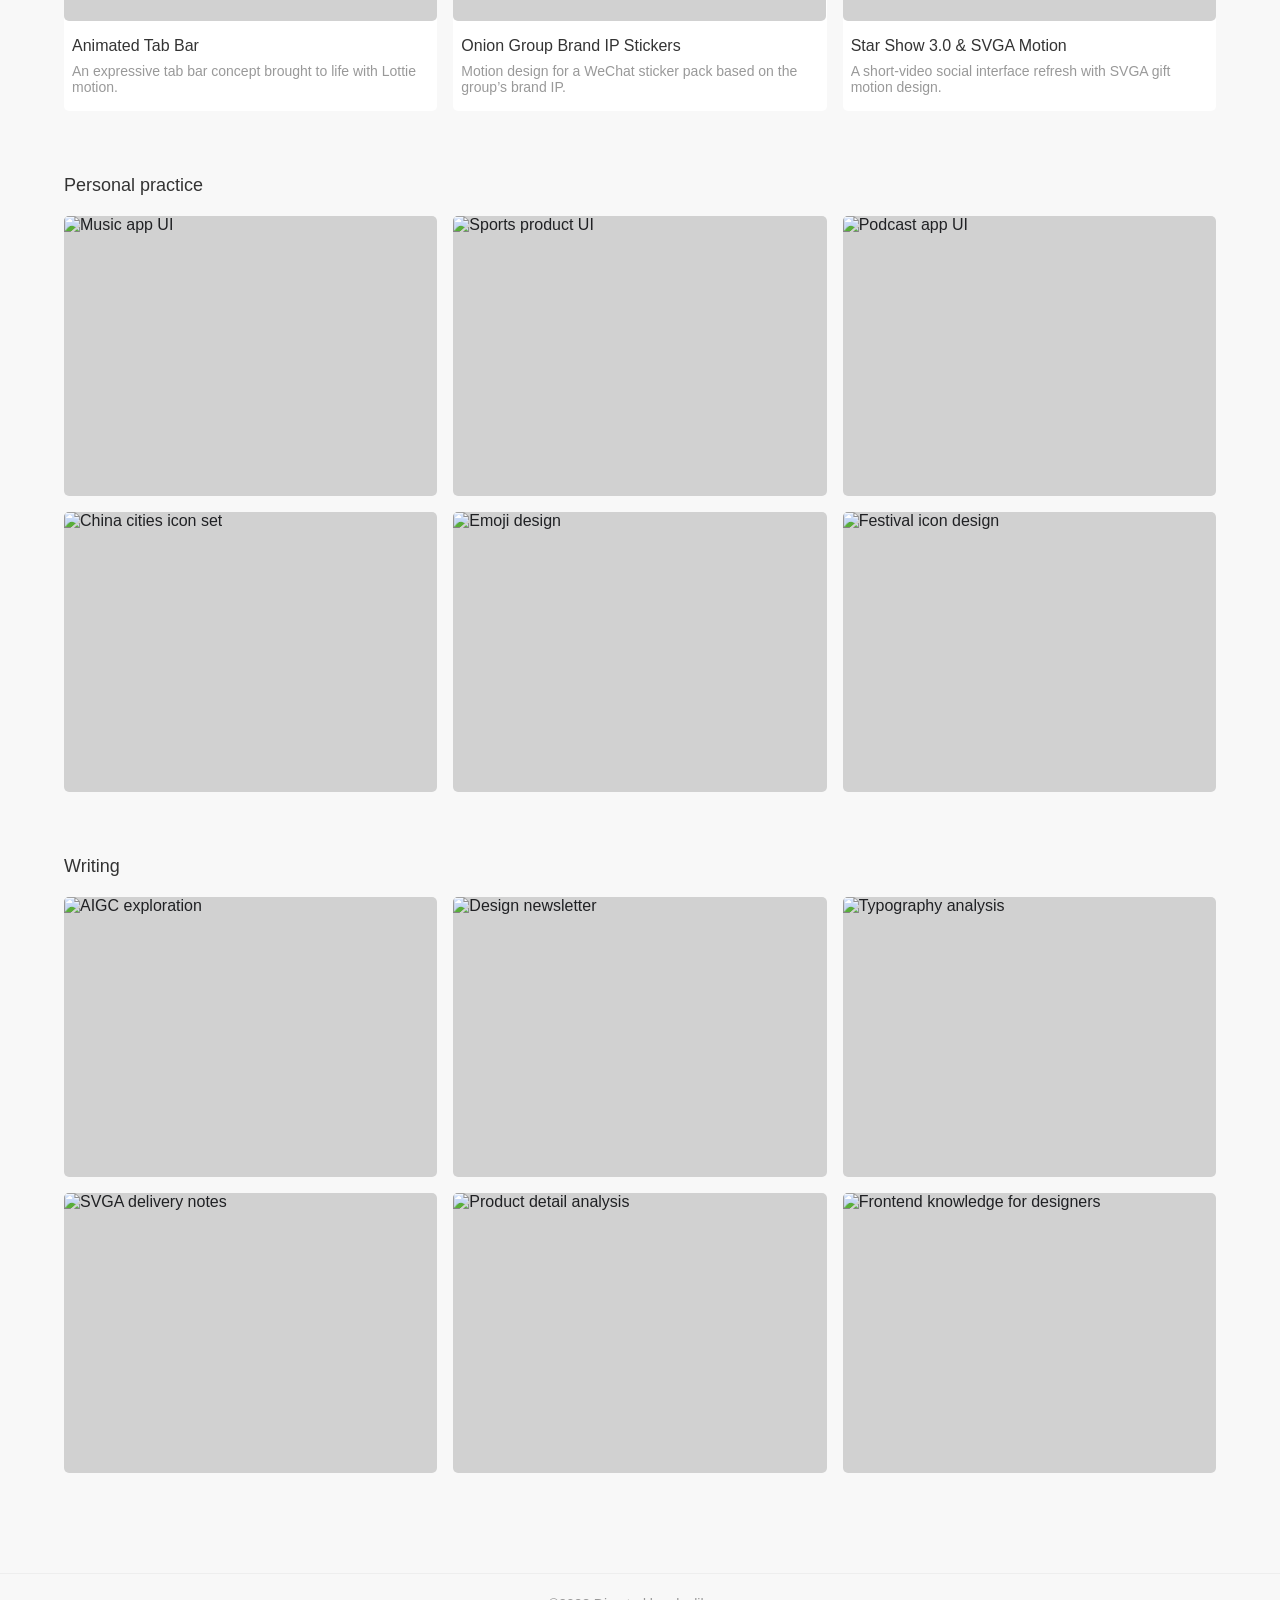
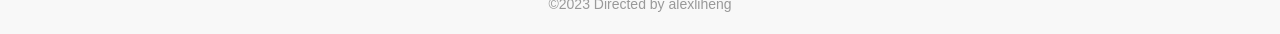
==== commit fd772318: "Complete English homepage content" ====
--- a/en/index.html
+++ b/en/index.html
@@ -42,8 +42,10 @@
       <section><a href="https://www.yuque.com/alexliheng/sbn1pf/aparnk38cxdoe6ws?singleDoc" target="_blank"><div class="top"><img src="../uploads/img/aboutwork/work5-newera.png" alt="NEW ERA project"></div><div class="text"><h1>NEW ERA Design Exploration</h1><p>A customized aesthetic medical product experience for a biotech brand.</p></div></a></section>
       <section><a href="https://www.yuque.com/alexliheng/sbn1pf/gxeqybnq67h565ws?singleDoc" target="_blank"><div class="top"><img src="../uploads/img/aboutwork/work4-saledata.png" alt="Product and sales data"></div><div class="text"><h1>O’Mall Product & Sales Data</h1><p>Product management and sales analytics experience for store owners.</p></div></a></section>
       <section><a href="https://www.yuque.com/alexliheng/sbn1pf/ah9yura1bgrykkvq?singleDoc" target="_blank"><div class="top"><img src="../uploads/img/aboutwork/work3-tabbar.png" alt="Animated tab bar"></div><div class="text"><h1>Animated Tab Bar</h1><p>An expressive tab bar concept brought to life with Lottie motion.</p></div></a></section>
+      <section><a href="https://www.yuque.com/alexliheng/sbn1pf/hoouzg4atbbqebry?singleDoc" target="_blank"><div class="top"><img src="../uploads/img/aboutwork/work2-emoji.png" alt="Brand IP emoji stickers"></div><div class="text"><h1>Onion Group Brand IP Stickers</h1><p>Motion design for a WeChat sticker pack based on the group’s brand IP.</p></div></a></section>
+      <section><a href="https://www.yuque.com/alexliheng/sbn1pf/rgb1pfr1iemxko2e?singleDoc" target="_blank"><div class="top"><img src="../uploads/img/aboutwork/work1-strashow.png" alt="Star Show redesign"></div><div class="text"><h1>Star Show 3.0 & SVGA Motion</h1><p>A short-video social interface refresh with SVGA gift motion design.</p></div></a></section>
       <button id="more-button"><span>More</span></button>
-    </div></div><div class="personal_practice design"><div class="bigtitle"><div class="left"><h1>Personal practice</h1></div></div><div class="display"><section><a href="https://dribbble.com/alexliheng" target="_blank"><div class="top"><img src="../uploads/img/practice/practice6-music.png" alt="Music app UI"></div></a></section><section><a href="https://dribbble.com/alexliheng" target="_blank"><div class="top"><img src="../uploads/img/practice/practice5-sports.png" alt="Sports product UI"></div></a></section><section><a href="https://dribbble.com/alexliheng" target="_blank"><div class="top"><img src="../uploads/img/practice/practice4-podcast.png" alt="Podcast app UI"></div></a></section><button id="more-button"><span>More</span></button></div></div></section>
+    </div></div><div class="personal_practice design"><div class="bigtitle"><div class="left"><h1>Personal practice</h1></div></div><div class="display"><section><a href="https://dribbble.com/shots/22227677-Like-Music-product-UI-interface" target="_blank"><div class="top"><img src="../uploads/img/practice/practice6-music.png" alt="Music app UI"></div></a></section><section><a href="https://dribbble.com/shots/22157903-Redesign-of-sports-products" target="_blank"><div class="top"><img src="../uploads/img/practice/practice5-sports.png" alt="Sports product UI"></div></a></section><section><a href="https://dribbble.com/shots/22168946-Podcast-APP-listing-page" target="_blank"><div class="top"><img src="../uploads/img/practice/practice4-podcast.png" alt="Podcast app UI"></div></a></section><section><a href="https://dribbble.com/alexliheng" target="_blank"><div class="top"><img src="../uploads/img/practice/practice3-citylogo.png" alt="China cities icon set"></div></a></section><section><a href="https://dribbble.com/alexliheng" target="_blank"><div class="top"><img src="../uploads/img/practice/practice2-emoji.png" alt="Emoji design"></div></a></section><section><a href="https://dribbble.com/alexliheng" target="_blank"><div class="top"><img src="../uploads/img/practice/practice1-festivalicon.png" alt="Festival icon design"></div></a></section><button id="more-button"><span>More</span></button></div></div><div class="personal_practice text"><div class="bigtitle"><div class="left"><h1>Writing</h1></div></div><div class="display"><section><a href="https://www.yuque.com/alexliheng/sbn1pf/rxn0agu1fsas1acu?singleDoc" target="_blank"><div class="top"><img src="../uploads/img/text/text6-aigc.png" alt="AIGC exploration"></div></a></section><section><a href="https://www.yuque.com/alexliheng/sbn1pf/sxe8cm10igmp2m0i?singleDoc" target="_blank"><div class="top"><img src="../uploads/img/text/text5-news.png" alt="Design newsletter"></div></a></section><section><a href="https://www.yuque.com/alexliheng/sbn1pf/ymxng498ixbc4wx9?singleDoc" target="_blank"><div class="top"><img src="../uploads/img/text/text4-fonts.png" alt="Typography analysis"></div></a></section><section><a href="https://www.yuque.com/alexliheng/sbn1pf/qamgoos8by7axs17?singleDoc" target="_blank"><div class="top"><img src="../uploads/img/text/text3-svga.png" alt="SVGA delivery notes"></div></a></section><section><a href="https://www.yuque.com/alexliheng/sbn1pf/ihpgddfhp899cgug?singleDoc" target="_blank"><div class="top"><img src="../uploads/img/text/text2-app.png" alt="Product detail analysis"></div></a></section><section><a href="https://www.yuque.com/alexliheng/sbn1pf/yuqdzeai41zdn6nm?singleDoc" target="_blank"><div class="top"><img src="../uploads/img/text/text1-web.png" alt="Frontend knowledge for designers"></div></a></section><button id="more-button"><span>More</span></button></div></div></section>
   </main>
   <footer><div class="info"><span>©2023 Directed by alexliheng</span></div></footer>
   <script src="https://cdnjs.cloudflare.com/ajax/libs/lottie-web/5.12.2/lottie.min.js"></script><script src="../script/index.js"></script>
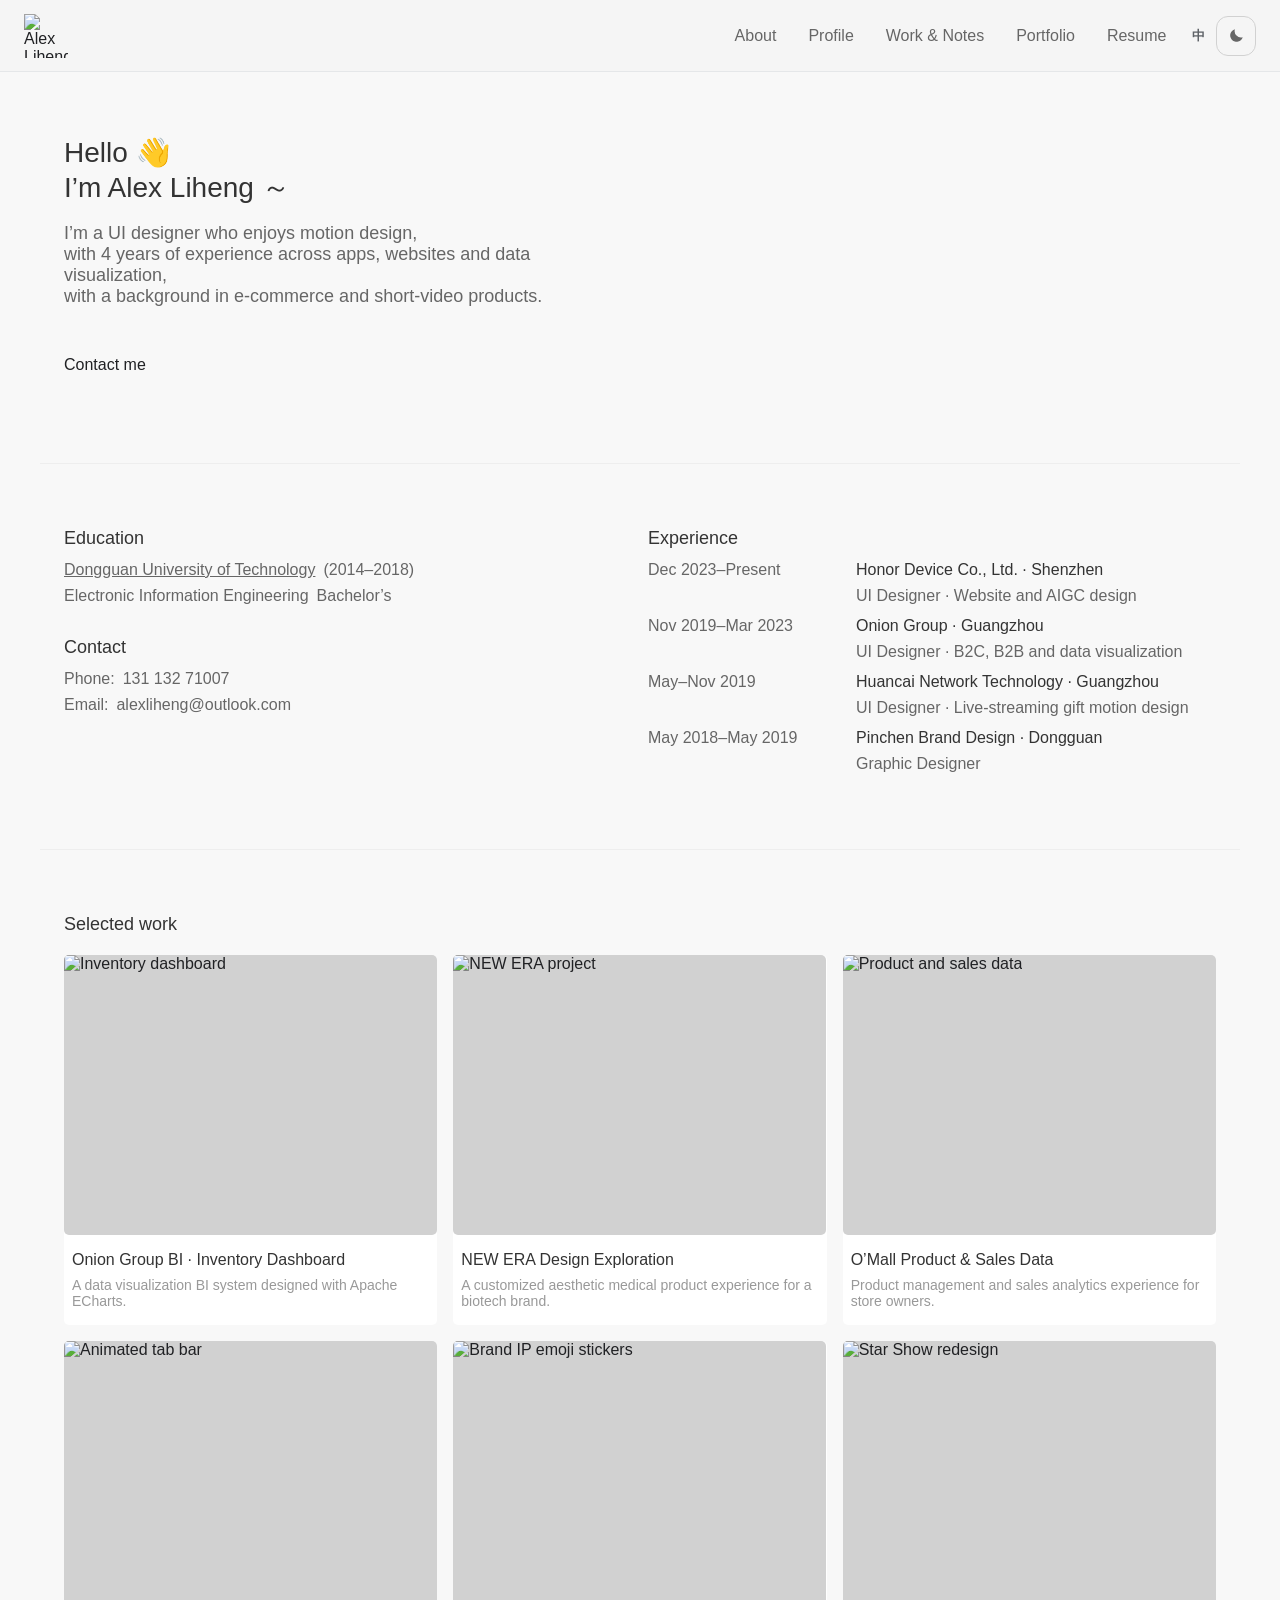
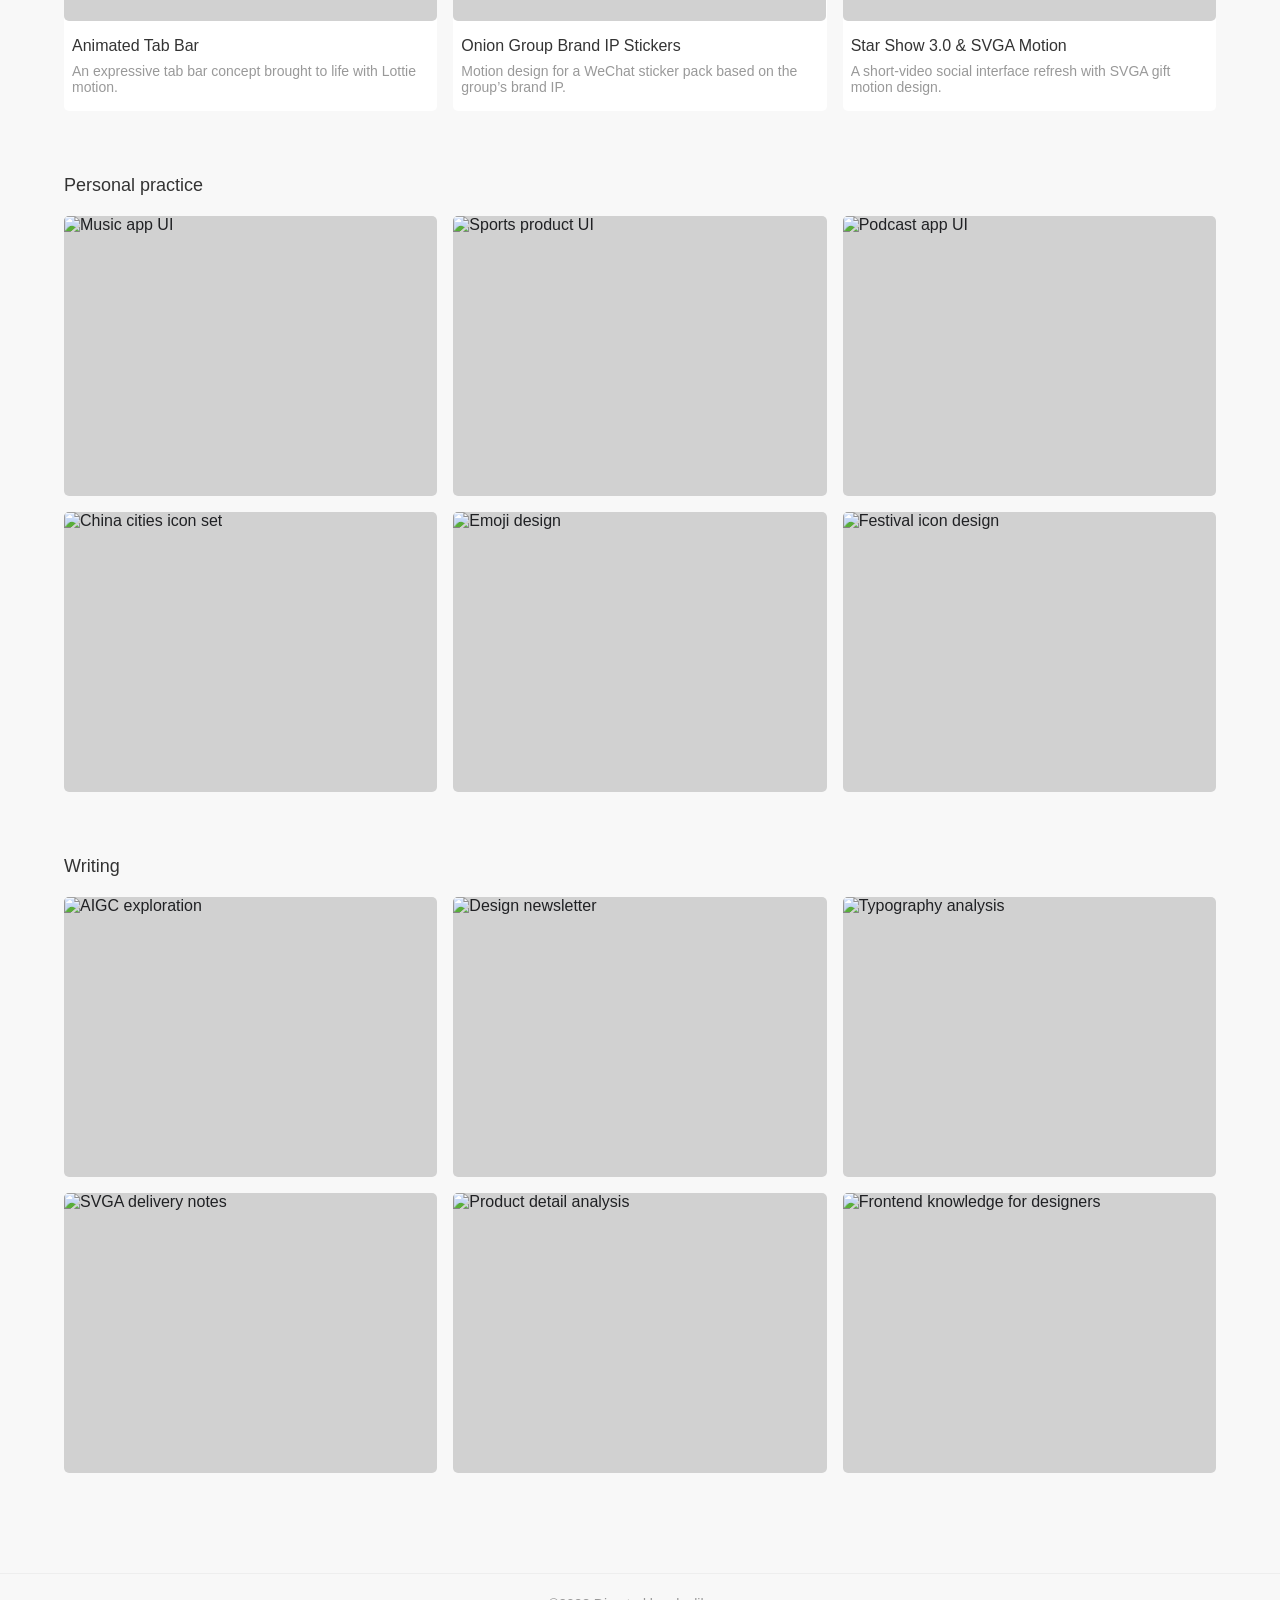
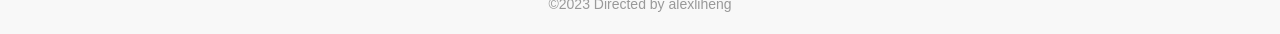
==== commit 44f75ced: "Refine English contact button label" ====
--- a/en/index.html
+++ b/en/index.html
@@ -1,5 +1,5 @@
 <!DOCTYPE html>
-<html lang="en">
+<html lang="en" data-site-root="../">
 <head>
   <meta charset="UTF-8">
   <meta name="viewport" content="width=device-width, initial-scale=1.0">
@@ -34,7 +34,7 @@
     <section class="aboutme" id="aboutme"><div class="left"><div class="top">
       <h1>Hello 👋<br>I’m Alex Liheng ～</h1>
       <p>I’m a UI designer who enjoys motion design,<br>with 4 years of experience across apps, websites and data visualization,<br>with a background in e-commerce and short-video products.</p>
-    </div><div class="bottom"><a class="contact-link" href="mailto:alexliheng@outlook.com">Get in touch</a><div class="icon_lists"><ul><li><a href="https://dribbble.com/alexliheng" target="_blank" aria-label="Dribbble"><i class="icon iconfont icon-logo_dribbble"></i></a></li><li><a href="https://www.yuque.com/alexliheng/sbn1pf/gv1okpka0i0n51qz?singleDoc" target="_blank" aria-label="Notes"><i class="icon iconfont icon-logo_yuque"></i></a></li><li><a href="https://unsplash.com/@lliheng" target="_blank" aria-label="Unsplash"><i class="icon iconfont icon-logo_unsplash"></i></a></li></ul></div></div></div>
+    </div><div class="bottom"><a class="contact-link" href="mailto:alexliheng@outlook.com">Contact me</a><div class="icon_lists"><ul><li><a href="https://dribbble.com/alexliheng" target="_blank" aria-label="Dribbble"><i class="icon iconfont icon-logo_dribbble"></i></a></li><li><a href="https://www.yuque.com/alexliheng/sbn1pf/gv1okpka0i0n51qz?singleDoc" target="_blank" aria-label="Notes"><i class="icon iconfont icon-logo_yuque"></i></a></li><li><a href="https://unsplash.com/@lliheng" target="_blank" aria-label="Unsplash"><i class="icon iconfont icon-logo_unsplash"></i></a></li></ul></div></div></div>
     <div class="right"><div class="picbox" id="heroCharacter" role="img" aria-label="Illustrated portrait of Alex Liheng"><div class="lottie-stage lottie-stage-light"></div><div class="lottie-stage lottie-stage-dark"></div></div></div></section>
     <section class="info" id="info"><div class="left"><div class="edu"><div class="title">Education</div><div class="deatils school"><span><a href="https://www.dgut.edu.cn/xxgk/xxjj.htm" target="_blank">Dongguan University of Technology</a></span><span>(2014–2018)</span></div><div class="deatils major"><span>Electronic Information Engineering</span><span>Bachelor’s</span></div></div><div class="contact"><div class="title">Contact</div><div class="deatils phone"><span>Phone:</span><span>131 132 71007</span></div><div class="deatils email"><span>Email:</span><span>alexliheng@outlook.com</span></div></div></div><div class="right"><div class="work"><div class="title">Experience</div><div class="work_deatils"><div class="time"><span>Dec 2023–Present</span></div><div class="deatils"><p class="company">Honor Device Co., Ltd. · Shenzhen</p><span class="position">UI Designer · Website and AIGC design</span></div></div><div class="work_deatils"><div class="time"><span>Nov 2019–Mar 2023</span></div><div class="deatils"><p class="company">Onion Group · Guangzhou</p><span class="position">UI Designer · B2C, B2B and data visualization</span></div></div><div class="work_deatils"><div class="time"><span>May–Nov 2019</span></div><div class="deatils"><p class="company">Huancai Network Technology · Guangzhou</p><span class="position">UI Designer · Live-streaming gift motion design</span></div></div><div class="work_deatils"><div class="time"><span>May 2018–May 2019</span></div><div class="deatils"><p class="company">Pinchen Brand Design · Dongguan</p><span class="position">Graphic Designer</span></div></div></div></div></section>
     <section class="creation" id="creation"><div class="work_project"><div class="bigtitle"><div class="left"><h1>Selected work</h1></div></div><div class="display">
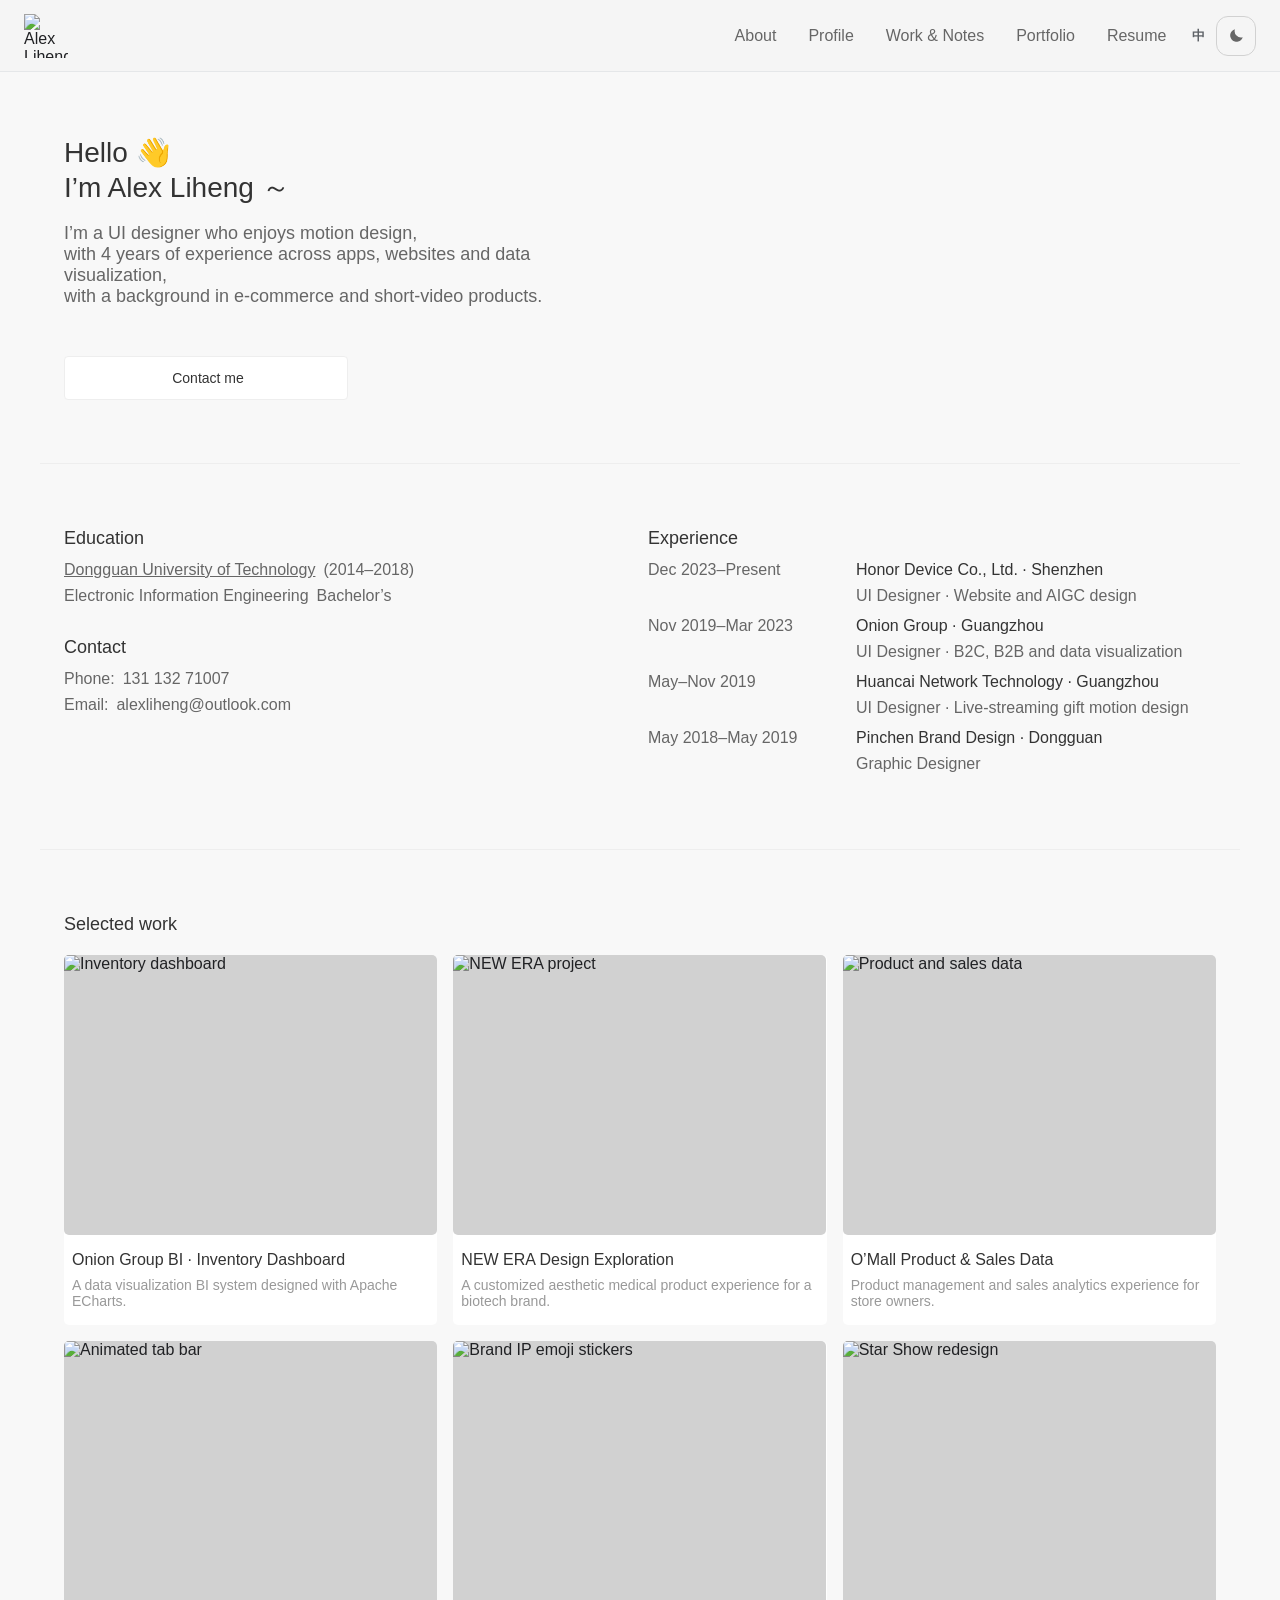
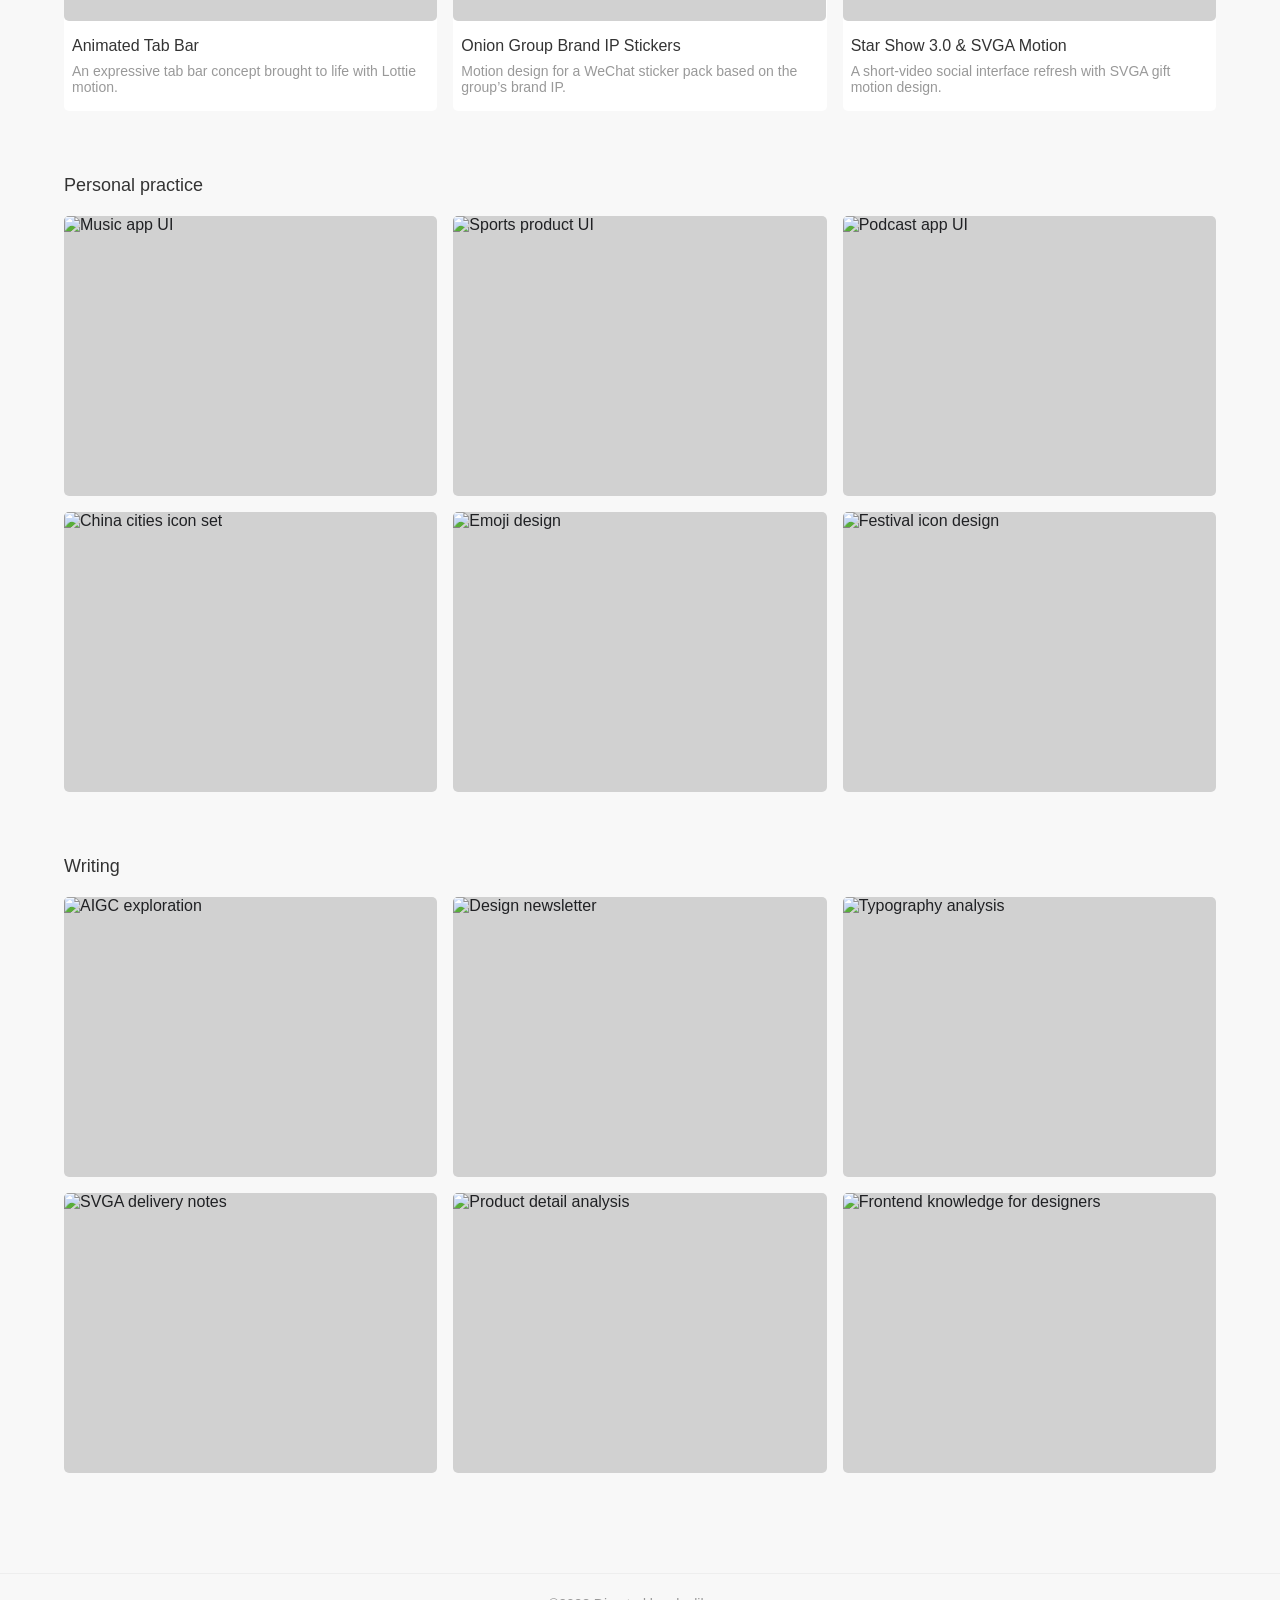
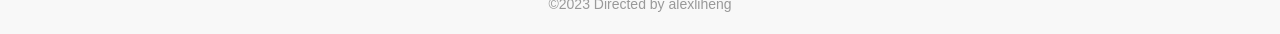
==== commit f001b4c3: "Add English contact QR modal" ====
--- a/en/index.html
+++ b/en/index.html
@@ -34,7 +34,7 @@
     <section class="aboutme" id="aboutme"><div class="left"><div class="top">
       <h1>Hello 👋<br>I’m Alex Liheng ～</h1>
       <p>I’m a UI designer who enjoys motion design,<br>with 4 years of experience across apps, websites and data visualization,<br>with a background in e-commerce and short-video products.</p>
-    </div><div class="bottom"><a class="contact-link" href="mailto:alexliheng@outlook.com">Contact me</a><div class="icon_lists"><ul><li><a href="https://dribbble.com/alexliheng" target="_blank" aria-label="Dribbble"><i class="icon iconfont icon-logo_dribbble"></i></a></li><li><a href="https://www.yuque.com/alexliheng/sbn1pf/gv1okpka0i0n51qz?singleDoc" target="_blank" aria-label="Notes"><i class="icon iconfont icon-logo_yuque"></i></a></li><li><a href="https://unsplash.com/@lliheng" target="_blank" aria-label="Unsplash"><i class="icon iconfont icon-logo_unsplash"></i></a></li></ul></div></div></div>
+    </div><div class="bottom"><button id="showModalBtn" type="button"><i class="icon iconfont icon-logo_wechat"></i><span>Contact me</span></button><div id="modal" class="modal"><div class="modal-content"><img src="../uploads/个站组件/我的二维码.png" alt="WeChat QR code"><h2>WeChat: alexliheng001</h2><p>Please mention how you found me when adding me.</p></div></div><div id="overlay1" class="overlay1"></div><div class="icon_lists"><ul><li><a href="https://dribbble.com/alexliheng" target="_blank" aria-label="Dribbble"><i class="icon iconfont icon-logo_dribbble"></i></a></li><li><a href="https://www.yuque.com/alexliheng/sbn1pf/gv1okpka0i0n51qz?singleDoc" target="_blank" aria-label="Notes"><i class="icon iconfont icon-logo_yuque"></i></a></li><li><a href="https://unsplash.com/@lliheng" target="_blank" aria-label="Unsplash"><i class="icon iconfont icon-logo_unsplash"></i></a></li></ul></div></div></div>
     <div class="right"><div class="picbox" id="heroCharacter" role="img" aria-label="Illustrated portrait of Alex Liheng"><div class="lottie-stage lottie-stage-light"></div><div class="lottie-stage lottie-stage-dark"></div></div></div></section>
     <section class="info" id="info"><div class="left"><div class="edu"><div class="title">Education</div><div class="deatils school"><span><a href="https://www.dgut.edu.cn/xxgk/xxjj.htm" target="_blank">Dongguan University of Technology</a></span><span>(2014–2018)</span></div><div class="deatils major"><span>Electronic Information Engineering</span><span>Bachelor’s</span></div></div><div class="contact"><div class="title">Contact</div><div class="deatils phone"><span>Phone:</span><span>131 132 71007</span></div><div class="deatils email"><span>Email:</span><span>alexliheng@outlook.com</span></div></div></div><div class="right"><div class="work"><div class="title">Experience</div><div class="work_deatils"><div class="time"><span>Dec 2023–Present</span></div><div class="deatils"><p class="company">Honor Device Co., Ltd. · Shenzhen</p><span class="position">UI Designer · Website and AIGC design</span></div></div><div class="work_deatils"><div class="time"><span>Nov 2019–Mar 2023</span></div><div class="deatils"><p class="company">Onion Group · Guangzhou</p><span class="position">UI Designer · B2C, B2B and data visualization</span></div></div><div class="work_deatils"><div class="time"><span>May–Nov 2019</span></div><div class="deatils"><p class="company">Huancai Network Technology · Guangzhou</p><span class="position">UI Designer · Live-streaming gift motion design</span></div></div><div class="work_deatils"><div class="time"><span>May 2018–May 2019</span></div><div class="deatils"><p class="company">Pinchen Brand Design · Dongguan</p><span class="position">Graphic Designer</span></div></div></div></div></section>
     <section class="creation" id="creation"><div class="work_project"><div class="bigtitle"><div class="left"><h1>Selected work</h1></div></div><div class="display">
--- a/css/index.css
+++ b/css/index.css
@@ -2588,3 +2588,30 @@
 }
 :root[data-theme="dark"] body #showModalBtn span,
 :root[data-theme="dark"] body #showModalBtn i { color: #FFFFFF !important; }
+
+/* Keep the English mail link visually identical to the Chinese contact button. */
+.main .aboutme .left .bottom .contact-link {
+  display: inline-flex;
+  justify-content: center;
+  align-items: center;
+  box-sizing: border-box;
+  width: 50%;
+  background-color: #FFFFFF;
+  border: 1px solid #eeeeee;
+  border-radius: 4px;
+  padding: 0 16px 0 12px;
+  color: #333333;
+  font-size: 14px;
+  font-weight: 500;
+  text-decoration: none;
+  transition: all 0.3s ease;
+}
+.main .aboutme .left .bottom .contact-link:hover {
+  color: #05D268;
+  box-shadow: 0 1px 5px rgba(0, 0, 0, 0.1);
+}
+:root[data-theme="dark"] body .main .aboutme .left .bottom .contact-link {
+  background: #07C160;
+  border-color: #07C160;
+  color: #FFFFFF;
+}
